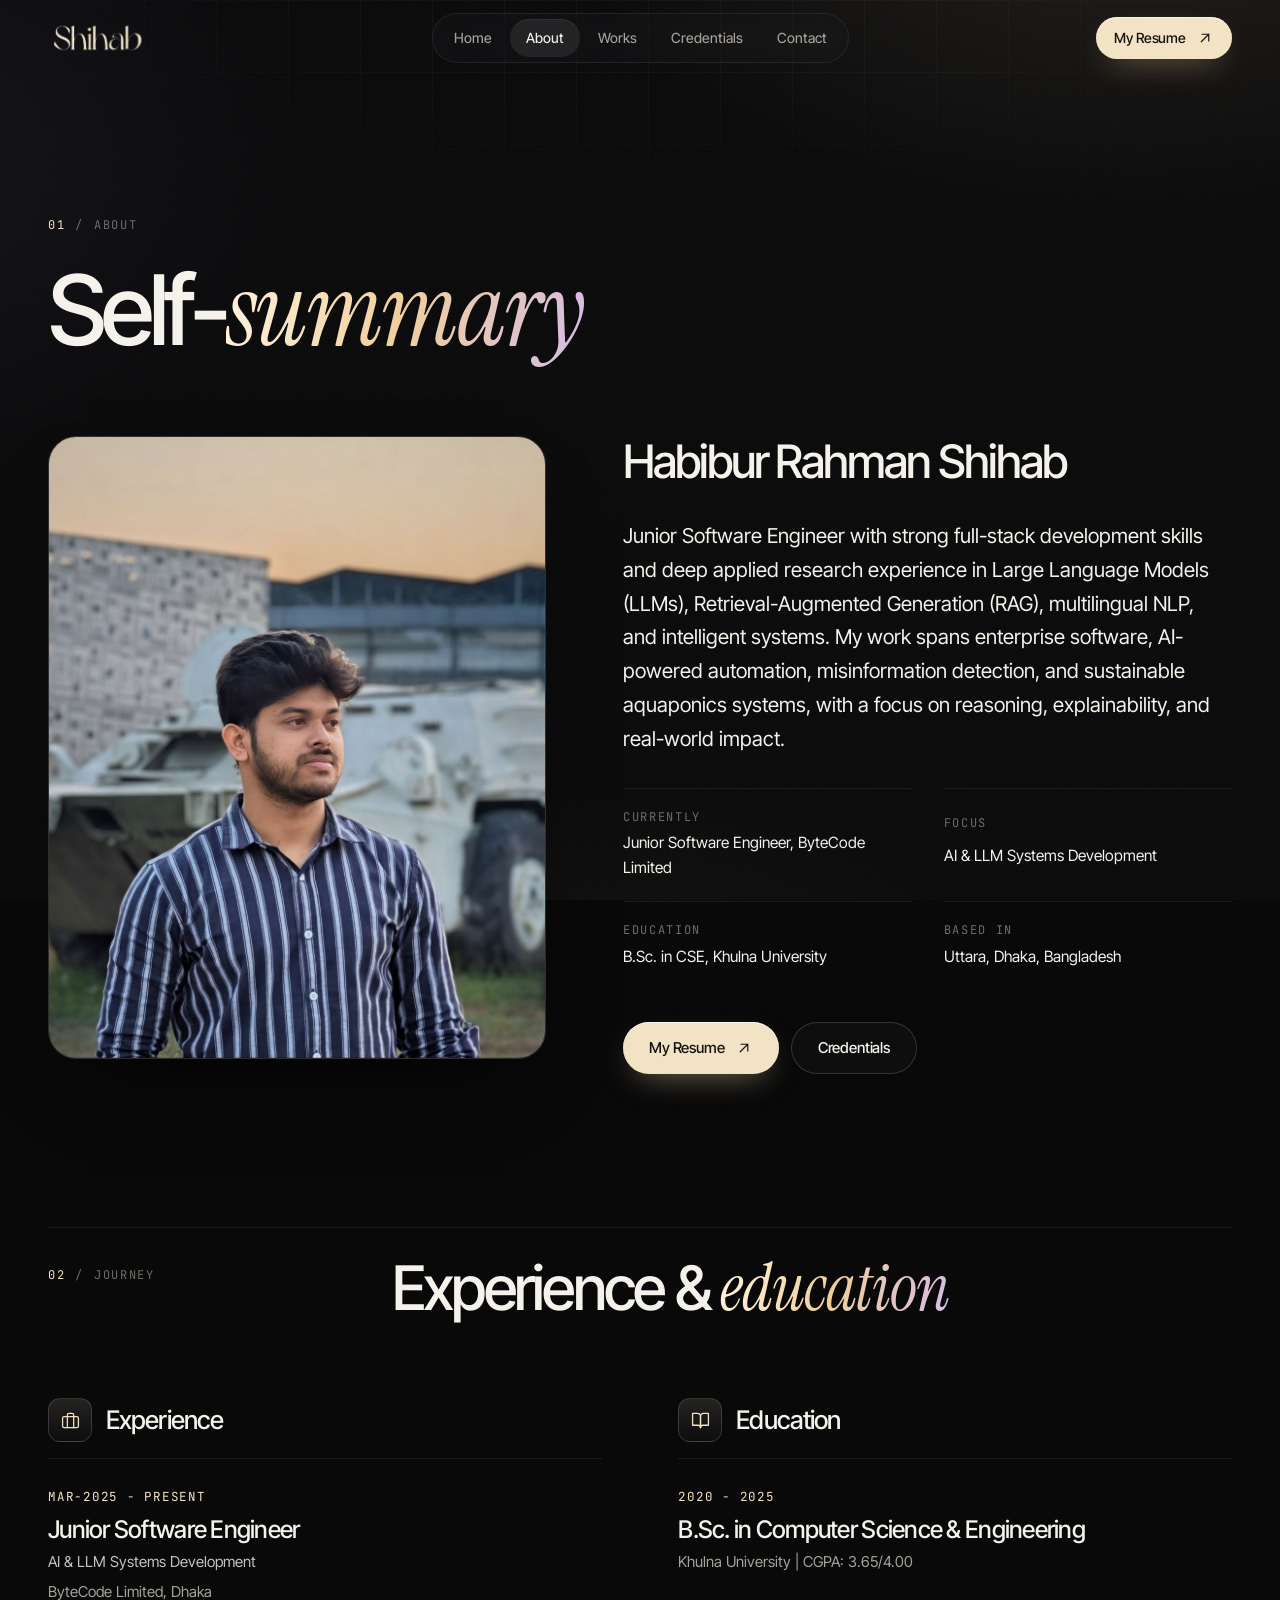
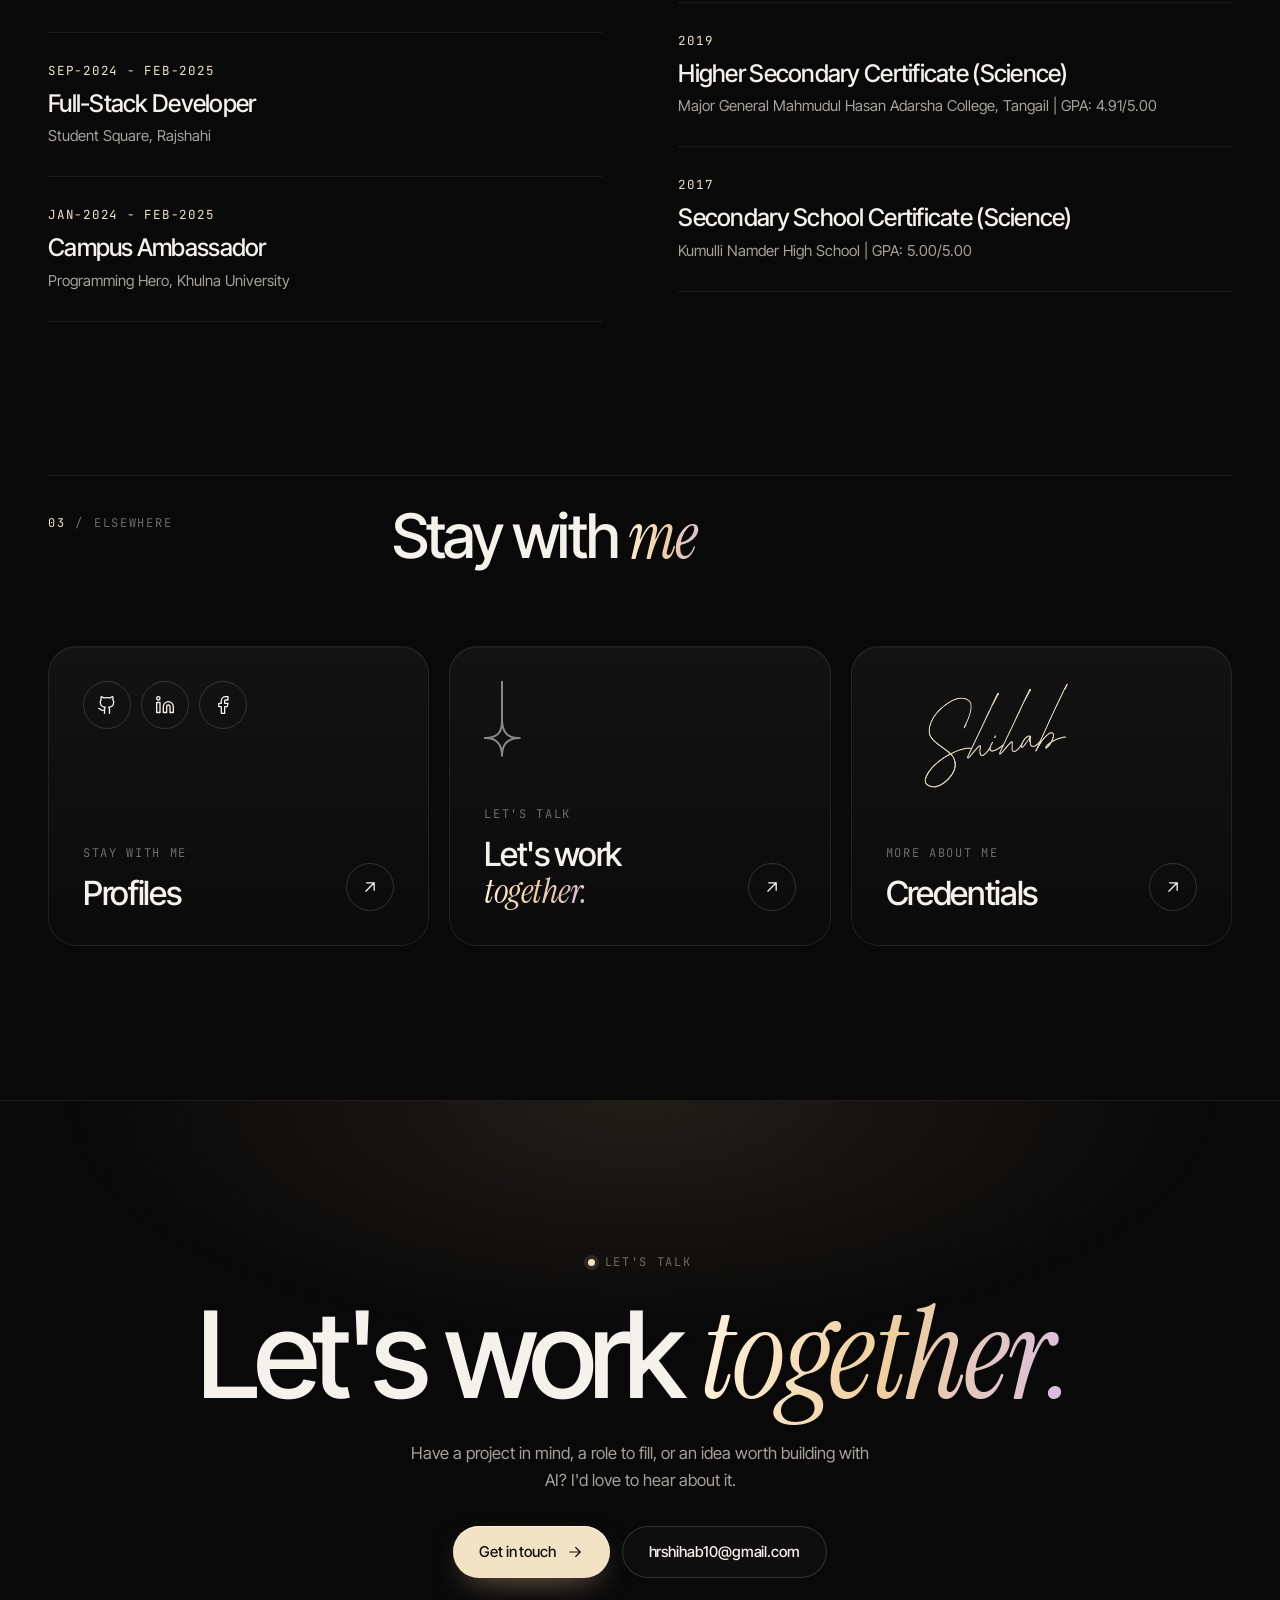
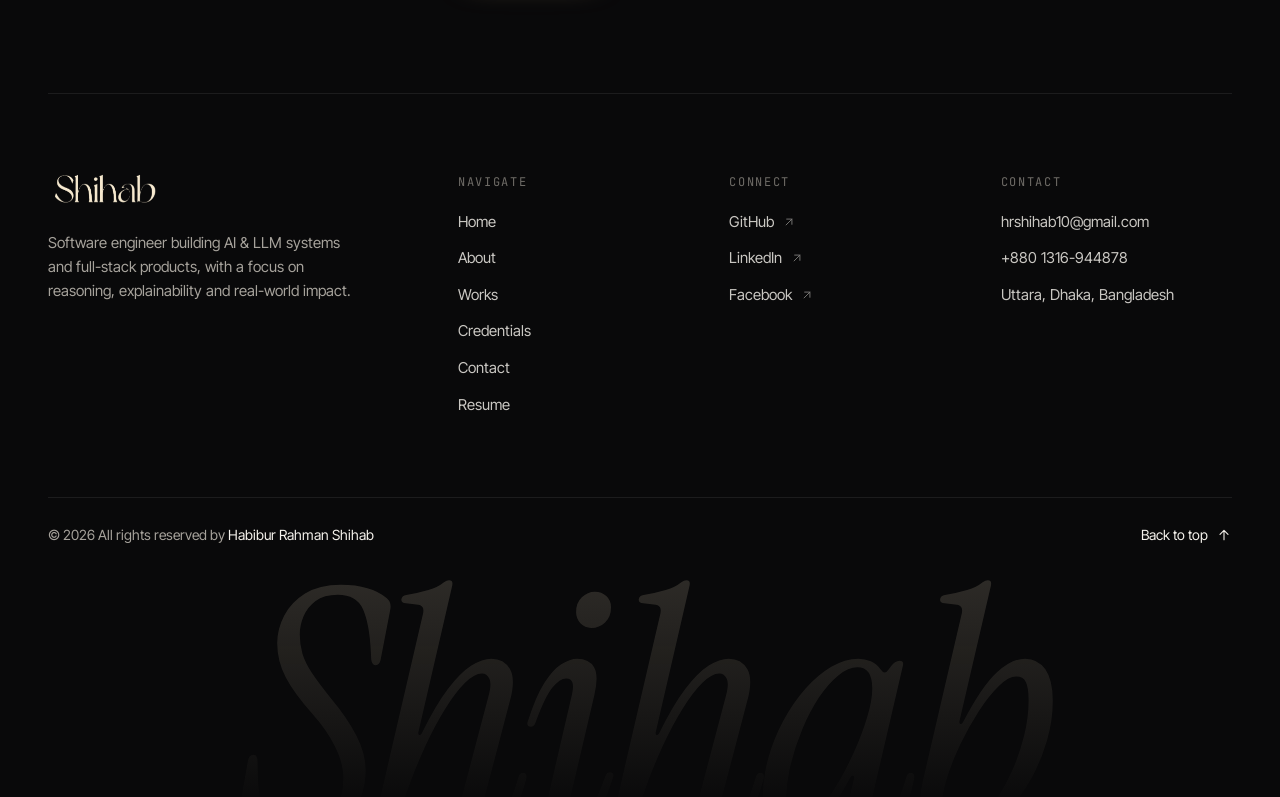
==== about.html @ fa03b380 "Redesign portfolio with modern dark aesthetic Co-authored-by: Cursor <cursoragent@cursor.com>" ====
<!DOCTYPE html>
<html lang="en">

<head>
  <meta charset="UTF-8" />
  <meta name="viewport" content="width=device-width, initial-scale=1.0" />
  <title>About Habibur Rahman Shihab - Personal Portfolio</title>
  <meta name="description" content="About Habibur Rahman Shihab — Software Engineer working on LLMs, RAG, multilingual NLP and full-stack systems." />
  <meta name="theme-color" content="#09090a" />
  <link rel="icon" type="image/png" href="./assets/images/Shihab/logo/favicon.png" />
  <link rel="shortcut icon" href="./assets/images/Shihab/logo/favicon.png" type="image/png" />

  <!-- Fonts -->
  <link rel="preconnect" href="https://fonts.googleapis.com" />
  <link rel="preconnect" href="https://fonts.gstatic.com" crossorigin />
  <link href="https://fonts.googleapis.com/css2?family=Instrument+Serif:ital@0;1&family=Inter+Tight:wght@300..700&family=JetBrains+Mono:wght@400;500&display=swap" rel="stylesheet" />

  <link rel="stylesheet" href="./assets/css/modern.css" />
  <script>document.documentElement.classList.add("js");</script>
  <script src="./assets/js/modern.js" defer></script>
</head>

<body id="top">
  <a class="skip-link" href="#main">Skip to content</a>

  <!-- Header -->
  <header class="site-header" data-header>
    <div class="container site-header__inner">
      <a href="./index.html" class="brand">
        <img src="./assets/images/Shihab/logo/logo.png" alt="Shihab — Home" width="875" height="230" />
      </a>

      <nav class="site-nav" id="site-nav" aria-label="Primary">
        <ul class="site-nav__list">
          <li><a class="site-nav__link" href="index.html"><span class="site-nav__num">01</span>Home</a></li>
          <li><a class="site-nav__link" href="about.html" aria-current="page"><span class="site-nav__num">02</span>About</a></li>
          <li><a class="site-nav__link" href="works.html"><span class="site-nav__num">03</span>Works</a></li>
          <li><a class="site-nav__link" href="credentials.html"><span class="site-nav__num">04</span>Credentials</a></li>
          <li><a class="site-nav__link" href="contact.html"><span class="site-nav__num">05</span>Contact</a></li>
        </ul>
        <div class="site-nav__footer">
          <a href="./cv.html" class="btn btn--primary">My Resume <svg class="icon icon--diag" viewBox="0 0 24 24" aria-hidden="true"><path d="M7 17 17 7M8 7h9v9"/></svg></a>
          <a href="mailto:hrshihab10@gmail.com" class="label">hrshihab10@gmail.com</a>
        </div>
      </nav>

      <div class="site-header__actions">
        <a href="./cv.html" class="btn btn--primary btn--sm site-header__cta">My Resume <svg class="icon icon--diag" viewBox="0 0 24 24" aria-hidden="true"><path d="M7 17 17 7M8 7h9v9"/></svg></a>
        <button class="nav-toggle" type="button" aria-controls="site-nav" aria-expanded="false" aria-label="Open menu" data-nav-toggle>
          <span></span><span></span>
        </button>
      </div>
    </div>
  </header>

  <main id="main">
    <!-- Page hero -->
    <section class="page-hero">
      <div class="container page-hero__inner">
        <span class="label" data-reveal><span class="label__num">01</span>About</span>
        <h1 class="page-title" data-reveal>Self-<em>summary</em></h1>
      </div>
    </section>

    <!-- Intro -->
    <section class="about-area">
      <div class="container about-intro">
        <figure class="portrait" data-reveal="scale">
          <img src="./assets/images/Shihab/profile/me2.jpg" alt="Habibur Rahman Shihab" width="1034" height="1280" />
        </figure>

        <div class="about-intro__body">
          <h2 class="about-intro__name" data-reveal>Habibur Rahman Shihab</h2>
          <p class="about-intro__text" data-reveal>
            Junior Software Engineer with strong full-stack development skills and deep applied research experience in Large Language Models (LLMs), Retrieval-Augmented Generation (RAG), multilingual NLP, and intelligent systems. My work spans enterprise software, AI-powered automation, misinformation detection, and sustainable aquaponics systems, with a focus on reasoning, explainability, and real-world impact.
          </p>

          <dl class="facts" data-reveal>
            <div>
              <dt class="label">Currently</dt>
              <dd>Junior Software Engineer, ByteCode Limited</dd>
            </div>
            <div>
              <dt class="label">Focus</dt>
              <dd>AI &amp; LLM Systems Development</dd>
            </div>
            <div>
              <dt class="label">Education</dt>
              <dd>B.Sc. in CSE, Khulna University</dd>
            </div>
            <div>
              <dt class="label">Based in</dt>
              <dd>Uttara, Dhaka, Bangladesh</dd>
            </div>
          </dl>

          <div class="about-intro__actions" data-reveal>
            <a href="./cv.html" class="btn btn--primary">My Resume <svg class="icon icon--diag" viewBox="0 0 24 24" aria-hidden="true"><path d="M7 17 17 7M8 7h9v9"/></svg></a>
            <a href="./credentials.html" class="btn btn--ghost">Credentials</a>
          </div>
        </div>
      </div>
    </section>

    <!-- 02 / Journey -->
    <section class="section" id="journey">
      <div class="container">
        <header class="section-head" data-reveal>
          <span class="label"><span class="label__num">02</span>Journey</span>
          <div class="section-head__main">
            <h2 class="section-title">Experience &amp; <em>education</em></h2>
          </div>
        </header>

        <div class="split">
          <div>
            <h3 class="col-title" data-reveal>
              <span class="icon-tile"><svg class="icon" viewBox="0 0 24 24" aria-hidden="true"><rect width="20" height="14" x="2" y="7" rx="2"/><path d="M16 21V5a2 2 0 0 0-2-2h-4a2 2 0 0 0-2 2v16"/></svg></span>
              Experience
            </h3>
            <ul class="timeline timeline--compact">
              <li class="timeline__item" data-reveal>
                <p class="timeline__date">Mar-2025 - Present</p>
                <div>
                  <h4 class="timeline__title">Junior Software Engineer</h4>
                  <p class="timeline__sub">AI &amp; LLM Systems Development</p>
                  <p class="timeline__place">ByteCode Limited, Dhaka</p>
                </div>
              </li>
              <li class="timeline__item" data-reveal>
                <p class="timeline__date">Sep-2024 - Feb-2025</p>
                <div>
                  <h4 class="timeline__title">Full-Stack Developer</h4>
                  <p class="timeline__place">Student Square, Rajshahi</p>
                </div>
              </li>
              <li class="timeline__item" data-reveal>
                <p class="timeline__date">Jan-2024 - Feb-2025</p>
                <div>
                  <h4 class="timeline__title">Campus Ambassador</h4>
                  <p class="timeline__place">Programming Hero, Khulna University</p>
                </div>
              </li>
            </ul>
          </div>

          <div>
            <h3 class="col-title" data-reveal>
              <span class="icon-tile"><svg class="icon" viewBox="0 0 24 24" aria-hidden="true"><path d="M2 3h6a4 4 0 0 1 4 4v14a3 3 0 0 0-3-3H2z"/><path d="M22 3h-6a4 4 0 0 0-4 4v14a3 3 0 0 1 3-3h7z"/></svg></span>
              Education
            </h3>
            <ul class="timeline timeline--compact">
              <li class="timeline__item" data-reveal>
                <p class="timeline__date">2020 - 2025</p>
                <div>
                  <h4 class="timeline__title">B.Sc. in Computer Science &amp; Engineering</h4>
                  <p class="timeline__place">Khulna University | CGPA: 3.65/4.00</p>
                </div>
              </li>
              <li class="timeline__item" data-reveal>
                <p class="timeline__date">2019</p>
                <div>
                  <h4 class="timeline__title">Higher Secondary Certificate (Science)</h4>
                  <p class="timeline__place">Major General Mahmudul Hasan Adarsha College, Tangail | GPA: 4.91/5.00</p>
                </div>
              </li>
              <li class="timeline__item" data-reveal>
                <p class="timeline__date">2017</p>
                <div>
                  <h4 class="timeline__title">Secondary School Certificate (Science)</h4>
                  <p class="timeline__place">Kumulli Namder High School | GPA: 5.00/5.00</p>
                </div>
              </li>
            </ul>
          </div>
        </div>
      </div>
    </section>

    <!-- 03 / Elsewhere -->
    <section class="section" id="elsewhere">
      <div class="container">
        <header class="section-head" data-reveal>
          <span class="label"><span class="label__num">03</span>Elsewhere</span>
          <div class="section-head__main">
            <h2 class="section-title">Stay with <em>me</em></h2>
          </div>
        </header>

        <div class="grid-3">
          <article class="card link-card" data-reveal>
            <div class="socials">
              <a class="social" href="https://github.com/hrshihab" target="_blank" rel="noopener" aria-label="GitHub">
                <svg class="icon" viewBox="0 0 24 24" aria-hidden="true"><path d="M15 22v-4a4.8 4.8 0 0 0-1-3.5c3 0 6-2 6-5.5.08-1.25-.27-2.48-1-3.5.28-1.15.28-2.35 0-3.5 0 0-1 0-3 1.5-2.64-.5-5.36-.5-8 0C6 2 5 2 5 2c-.3 1.15-.3 2.35 0 3.5A5.403 5.403 0 0 0 4 9c0 3.5 3 5.5 6 5.5-.39.49-.68 1.05-.85 1.65-.17.6-.22 1.23-.15 1.85v4"/><path d="M9 18c-4.51 2-5-2-7-2"/></svg>
              </a>
              <a class="social" href="https://www.linkedin.com/in/hr-shihab" target="_blank" rel="noopener" aria-label="LinkedIn">
                <svg class="icon" viewBox="0 0 24 24" aria-hidden="true"><path d="M16 8a6 6 0 0 1 6 6v7h-4v-7a2 2 0 0 0-4 0v7h-4v-7a6 6 0 0 1 6-6z"/><rect width="4" height="12" x="2" y="9"/><circle cx="4" cy="4" r="2"/></svg>
              </a>
              <a class="social" href="https://www.facebook.com/hrshihab2016/" target="_blank" rel="noopener" aria-label="Facebook">
                <svg class="icon" viewBox="0 0 24 24" aria-hidden="true"><path d="M18 2h-3a5 5 0 0 0-5 5v3H7v4h3v8h4v-8h3l1-4h-4V7a1 1 0 0 1 1-1h3z"/></svg>
              </a>
            </div>
            <div class="link-card__foot">
              <div>
                <span class="label">Stay with me</span>
                <h3 class="link-card__title">Profiles</h3>
              </div>
              <a href="./contact.html" class="arrow-btn" aria-label="Contact"><svg class="icon" viewBox="0 0 24 24" aria-hidden="true"><path d="M7 17 17 7M8 7h9v9"/></svg></a>
            </div>
          </article>

          <a class="card card--link link-card" href="./contact.html" data-reveal>
            <img src="./assets/images/icon2.png" alt="" width="37" height="76" />
            <div class="link-card__foot">
              <div>
                <span class="label">Let's talk</span>
                <h3 class="link-card__title">Let's work <em class="accent">together.</em></h3>
              </div>
              <span class="arrow-btn"><svg class="icon" viewBox="0 0 24 24" aria-hidden="true"><path d="M7 17 17 7M8 7h9v9"/></svg></span>
            </div>
          </a>

          <a class="card card--link link-card" href="./credentials.html" data-reveal>
            <img class="link-card__sign" src="./assets/images/Shihab/logo/signature.png" alt="Sign" width="875" height="448" loading="lazy" />
            <div class="link-card__foot">
              <div>
                <span class="label">More about me</span>
                <h3 class="link-card__title">Credentials</h3>
              </div>
              <span class="arrow-btn"><svg class="icon" viewBox="0 0 24 24" aria-hidden="true"><path d="M7 17 17 7M8 7h9v9"/></svg></span>
            </div>
          </a>
        </div>
      </div>
    </section>
  </main>

  <!-- Footer -->
  <footer class="site-footer">
    <div class="container">
      <section class="cta-band" aria-labelledby="cta-title">
        <span class="label label--dot" data-reveal>Let's talk</span>
        <h2 class="cta-band__title" id="cta-title" data-reveal>Let's work <em>together.</em></h2>
        <p class="cta-band__text" data-reveal>Have a project in mind, a role to fill, or an idea worth building with AI? I'd love to hear about it.</p>
        <div class="cta-band__actions" data-reveal>
          <a href="./contact.html" class="btn btn--primary">Get in touch <svg class="icon" viewBox="0 0 24 24" aria-hidden="true"><path d="M5 12h14M13 6l6 6-6 6"/></svg></a>
          <a href="mailto:hrshihab10@gmail.com" class="btn btn--ghost">hrshihab10@gmail.com</a>
        </div>
      </section>

      <div class="footer-grid">
        <div class="footer-brand">
          <a href="./index.html" class="brand"><img src="./assets/images/Shihab/logo/logo.png" alt="Shihab — Home" width="875" height="230" loading="lazy" /></a>
          <p>Software engineer building AI &amp; LLM systems and full-stack products, with a focus on reasoning, explainability and real-world impact.</p>
        </div>
        <div class="footer-col">
          <h2 class="label">Navigate</h2>
          <ul class="footer-links">
            <li><a href="index.html">Home</a></li>
            <li><a href="about.html">About</a></li>
            <li><a href="works.html">Works</a></li>
            <li><a href="credentials.html">Credentials</a></li>
            <li><a href="contact.html">Contact</a></li>
            <li><a href="cv.html">Resume</a></li>
          </ul>
        </div>
        <div class="footer-col">
          <h2 class="label">Connect</h2>
          <ul class="footer-links">
            <li><a href="https://github.com/hrshihab" target="_blank" rel="noopener">GitHub <svg class="icon" viewBox="0 0 24 24" aria-hidden="true"><path d="M7 17 17 7M8 7h9v9"/></svg></a></li>
            <li><a href="https://www.linkedin.com/in/hrshihab" target="_blank" rel="noopener">LinkedIn <svg class="icon" viewBox="0 0 24 24" aria-hidden="true"><path d="M7 17 17 7M8 7h9v9"/></svg></a></li>
            <li><a href="https://www.facebook.com/hrshihab2016/" target="_blank" rel="noopener">Facebook <svg class="icon" viewBox="0 0 24 24" aria-hidden="true"><path d="M7 17 17 7M8 7h9v9"/></svg></a></li>
          </ul>
        </div>
        <div class="footer-col">
          <h2 class="label">Contact</h2>
          <ul class="footer-links">
            <li><a href="mailto:hrshihab10@gmail.com">hrshihab10@gmail.com</a></li>
            <li><a href="tel:+8801316944878">+880 1316-944878</a></li>
            <li><span>Uttara, Dhaka, Bangladesh</span></li>
          </ul>
        </div>
      </div>

      <div class="footer-bottom">
        <p>&copy; <span data-year>2026</span> All rights reserved by <span class="footer-bottom__name">Habibur Rahman Shihab</span></p>
        <a href="#top" class="to-top">Back to top <svg class="icon" viewBox="0 0 24 24" aria-hidden="true"><path d="M12 19V5M6 11l6-6 6 6"/></svg></a>
      </div>
    </div>
    <div class="footer-mark" aria-hidden="true">Shihab</div>
  </footer>
</body>

</html>
---- assets/css/modern.css ----
/* ==========================================================================
   Habibur Rahman Shihab — Portfolio
   modern.css · shared design system for every page
   --------------------------------------------------------------------------
   01. Tokens
   02. Base & reset
   03. Typography
   04. Layout
   05. Buttons, labels, chips, icons
   06. Header & navigation
   07. Sections & page heroes
   08. Cards
   09. Marquee
   10. Home
   11. About
   12. Works
   13. Work details
   14. Credentials
   15. Contact
   16. CV
   17. Footer
   18. Motion
   19. Responsive
   20. Print
   ========================================================================== */

/* 01. Tokens ============================================================== */
:root {
  color-scheme: dark;

  --bg: #09090a;
  --bg-soft: #0f0f11;
  --surface: rgba(255, 255, 255, 0.028);
  --surface-hover: rgba(255, 255, 255, 0.05);
  --line: rgba(255, 255, 255, 0.08);
  --line-strong: rgba(255, 255, 255, 0.15);

  --text: #f5f2ec;
  --text-muted: #a6a29b;
  --text-dim: #6f6c67;

  --cream: #f3e3c5;
  --cream-bright: #fff1d9;
  --amber: #e7b977;
  --violet: #a9a6ff;
  --ink: #15130f;

  --grad-text: linear-gradient(100deg, #fff4df 0%, #f0cf9b 48%, #cdb6ff 115%);
  --grad-fill: linear-gradient(90deg, var(--amber), var(--cream));
  --shadow-lg: 0 40px 80px -40px rgba(0, 0, 0, 0.85);

  --radius-xs: 8px;
  --radius-sm: 14px;
  --radius: 20px;
  --radius-lg: 28px;
  --radius-pill: 999px;

  --font-sans: "Inter Tight", "Inter", ui-sans-serif, system-ui, -apple-system, "Segoe UI", Roboto, sans-serif;
  --font-serif: "Instrument Serif", "Iowan Old Style", Georgia, serif;
  --font-mono: "JetBrains Mono", ui-monospace, SFMono-Regular, Menlo, Consolas, monospace;

  --ease-out: cubic-bezier(0.16, 1, 0.3, 1);
  --ease-in-out: cubic-bezier(0.65, 0, 0.35, 1);

  --container: 1240px;
  --gutter: clamp(20px, 4.5vw, 48px);
  --section-y: clamp(96px, 12vw, 168px);
  --header-h: 76px;
}

/* 02. Base & reset ======================================================== */
*,
*::before,
*::after {
  box-sizing: border-box;
}

* {
  margin: 0;
}

html {
  -webkit-text-size-adjust: 100%;
  scroll-behavior: smooth;
  scroll-padding-top: calc(var(--header-h) + 16px);
}

html.nav-open {
  overflow: hidden;
}

body {
  position: relative;
  min-height: 100vh;
  overflow-x: clip;
  background: var(--bg);
  color: var(--text-muted);
  font-family: var(--font-sans);
  font-size: 16px;
  line-height: 1.6;
  -webkit-font-smoothing: antialiased;
  -moz-osx-font-smoothing: grayscale;
  text-rendering: optimizeLegibility;
}

/* Ambient glow */
body::before {
  content: "";
  position: fixed;
  inset: 0;
  z-index: -2;
  pointer-events: none;
  background:
    radial-gradient(60rem 36rem at 88% -14%, rgba(240, 207, 155, 0.11), transparent 62%),
    radial-gradient(48rem 34rem at -12% 18%, rgba(169, 166, 255, 0.07), transparent 62%),
    radial-gradient(44rem 30rem at 50% 118%, rgba(240, 207, 155, 0.06), transparent 62%);
}

/* Film grain */
body::after {
  content: "";
  position: fixed;
  inset: 0;
  z-index: -1;
  pointer-events: none;
  opacity: 0.045;
  background-image: url("data:image/svg+xml,%3Csvg xmlns='http://www.w3.org/2000/svg' width='180' height='180'%3E%3Cfilter id='n'%3E%3CfeTurbulence type='fractalNoise' baseFrequency='.85' numOctaves='3' stitchTiles='stitch'/%3E%3C/filter%3E%3Crect width='100%25' height='100%25' filter='url(%23n)'/%3E%3C/svg%3E");
}

img,
svg,
video {
  display: block;
  max-width: 100%;
}

img {
  height: auto;
}

a {
  color: inherit;
  text-decoration: none;
}

button,
input,
textarea,
select {
  font: inherit;
  color: inherit;
}

button {
  cursor: pointer;
  background: none;
  border: 0;
  padding: 0;
}

ul,
ol {
  list-style: none;
  padding: 0;
}

address {
  font-style: normal;
}

::selection {
  background: rgba(243, 227, 197, 0.9);
  color: var(--ink);
}

:focus-visible {
  outline: 2px solid var(--cream);
  outline-offset: 3px;
  border-radius: 6px;
}

.skip-link {
  position: fixed;
  top: -100px;
  left: 16px;
  z-index: 1000;
  padding: 10px 16px;
  border-radius: var(--radius-pill);
  background: var(--cream);
  color: var(--ink);
  font-weight: 500;
  transition: top 0.3s var(--ease-out);
}

.skip-link:focus {
  top: 16px;
}

.sr-only {
  position: absolute;
  width: 1px;
  height: 1px;
  padding: 0;
  margin: -1px;
  overflow: hidden;
  clip: rect(0, 0, 0, 0);
  white-space: nowrap;
  border: 0;
}

/* 03. Typography ========================================================== */
h1,
h2,
h3,
h4,
h5,
h6 {
  color: var(--text);
  font-weight: 500;
  line-height: 1.1;
  letter-spacing: -0.025em;
}

p {
  text-wrap: pretty;
}

strong {
  color: var(--text);
  font-weight: 500;
}

.display {
  font-size: clamp(3.5rem, 10vw, 9rem);
  line-height: 0.9;
  letter-spacing: -0.055em;
}

.page-title {
  font-size: clamp(3rem, 7.6vw, 6.75rem);
  line-height: 0.95;
  letter-spacing: -0.05em;
  max-width: 14ch;
}

.section-title {
  font-size: clamp(2.25rem, 4.8vw, 4.25rem);
  line-height: 1;
  letter-spacing: -0.045em;
}

/* Serif italic accent words */
.display em,
.page-title em,
.section-title em,
.cta-band__title em,
.accent {
  font-family: var(--font-serif);
  font-style: italic;
  font-weight: 400;
  font-size: 1.06em;
  letter-spacing: -0.015em;
  padding-right: 0.08em;
  background: var(--grad-text);
  -webkit-background-clip: text;
  background-clip: text;
  -webkit-text-fill-color: transparent;
  color: transparent;
}

.lead {
  max-width: 60ch;
  color: var(--text-muted);
  font-size: clamp(1.05rem, 1.35vw, 1.22rem);
  line-height: 1.65;
}

.prose p {
  font-size: clamp(1.02rem, 1.2vw, 1.12rem);
  line-height: 1.8;
}

.prose p + p {
  margin-top: 1.15em;
}

/* 04. Layout ============================================================== */
.container {
  width: 100%;
  max-width: calc(var(--container) + var(--gutter) * 2);
  margin-inline: auto;
  padding-inline: var(--gutter);
}

.grid-3 {
  display: grid;
  grid-template-columns: repeat(3, minmax(0, 1fr));
  gap: 20px;
}

.split {
  display: grid;
  grid-template-columns: repeat(2, minmax(0, 1fr));
  gap: clamp(40px, 6vw, 88px);
}

/* 05. Buttons, labels, chips, icons ====================================== */
.icon {
  width: 1.25em;
  height: 1.25em;
  flex-shrink: 0;
  fill: none;
  stroke: currentColor;
  stroke-width: 1.6;
  stroke-linecap: round;
  stroke-linejoin: round;
}

.icon--fill {
  fill: currentColor;
  stroke: none;
}

.label {
  display: inline-flex;
  align-items: center;
  gap: 10px;
  color: var(--text-dim);
  font-family: var(--font-mono);
  font-size: 12px;
  font-weight: 400;
  line-height: 1.4;
  letter-spacing: 0.14em;
  text-transform: uppercase;
}

.label__num {
  color: var(--cream);
}

.label__num::after {
  content: "/";
  margin-left: 10px;
  color: var(--text-dim);
}

.label--dot::before {
  content: "";
  width: 7px;
  height: 7px;
  border-radius: 50%;
  background: var(--cream);
  box-shadow: 0 0 0 4px rgba(243, 227, 197, 0.12);
  animation: pulse 2.6s var(--ease-in-out) infinite;
}

@keyframes pulse {
  0%,
  100% {
    box-shadow: 0 0 0 4px rgba(243, 227, 197, 0.12);
  }
  50% {
    box-shadow: 0 0 0 8px rgba(243, 227, 197, 0);
  }
}

.btn {
  --btn-h: 52px;
  position: relative;
  display: inline-flex;
  align-items: center;
  justify-content: center;
  gap: 10px;
  height: var(--btn-h);
  padding: 0 26px;
  border-radius: var(--radius-pill);
  font-size: 15px;
  font-weight: 500;
  letter-spacing: -0.01em;
  white-space: nowrap;
  transition:
    background-color 0.35s,
    color 0.35s,
    border-color 0.35s,
    box-shadow 0.5s var(--ease-out),
    translate 0.5s var(--ease-out);
}

.btn .icon {
  width: 18px;
  height: 18px;
  transition: translate 0.5s var(--ease-out);
}

.btn:hover .icon {
  translate: 3px 0;
}

.btn:hover .icon--diag {
  translate: 2px -2px;
}

.btn--primary {
  background: var(--cream);
  color: var(--ink);
  box-shadow:
    inset 0 1px 0 rgba(255, 255, 255, 0.65),
    0 12px 32px -14px rgba(240, 207, 155, 0.6);
}

.btn--primary:hover {
  background: var(--cream-bright);
  box-shadow:
    inset 0 1px 0 rgba(255, 255, 255, 0.65),
    0 18px 44px -14px rgba(240, 207, 155, 0.8);
  translate: 0 -1px;
}

.btn--ghost {
  border: 1px solid var(--line-strong);
  background: rgba(255, 255, 255, 0.025);
  color: var(--text);
}

.btn--ghost:hover {
  border-color: rgba(243, 227, 197, 0.45);
  background: rgba(243, 227, 197, 0.06);
}

.btn--sm {
  --btn-h: 42px;
  padding: 0 18px;
  font-size: 14px;
}

.btn--block {
  width: 100%;
}

.btn[disabled] {
  opacity: 0.6;
  pointer-events: none;
}

.chip {
  display: inline-flex;
  align-items: center;
  gap: 8px;
  padding: 6px 12px;
  border: 1px solid var(--line);
  border-radius: var(--radius-pill);
  background: var(--surface);
  color: var(--text-muted);
  font-size: 13px;
  line-height: 1.3;
}

.chip--accent {
  border-color: rgba(243, 227, 197, 0.3);
  background: rgba(243, 227, 197, 0.07);
  color: var(--cream);
}

.link-arrow {
  position: relative;
  display: inline-flex;
  align-items: center;
  gap: 8px;
  width: fit-content;
  padding-bottom: 4px;
  color: var(--text);
  font-size: 15px;
  font-weight: 500;
  transition: color 0.3s;
}

.link-arrow::after {
  content: "";
  position: absolute;
  left: 0;
  right: 0;
  bottom: 0;
  height: 1px;
  background: currentColor;
  opacity: 0.4;
  transform: scaleX(0.35);
  transform-origin: left;
  transition:
    transform 0.6s var(--ease-out),
    opacity 0.3s;
}

.link-arrow .icon {
  width: 16px;
  height: 16px;
  transition: translate 0.5s var(--ease-out);
}

.link-arrow:hover {
  color: var(--cream);
}

.link-arrow:hover::after {
  opacity: 1;
  transform: scaleX(1);
}

.link-arrow:hover .icon {
  translate: 3px 0;
}

.arrow-btn {
  display: inline-grid;
  place-items: center;
  flex-shrink: 0;
  width: 48px;
  height: 48px;
  border: 1px solid var(--line-strong);
  border-radius: 50%;
  color: var(--text);
  transition:
    background-color 0.4s,
    color 0.4s,
    border-color 0.4s,
    rotate 0.6s var(--ease-out);
}

.arrow-btn .icon {
  width: 20px;
  height: 20px;
}

.icon-tile {
  display: inline-grid;
  place-items: center;
  flex-shrink: 0;
  width: 52px;
  height: 52px;
  border: 1px solid var(--line-strong);
  border-radius: var(--radius-sm);
  background: linear-gradient(180deg, rgba(243, 227, 197, 0.12), rgba(243, 227, 197, 0.02));
  color: var(--cream);
}

.icon-tile .icon {
  width: 22px;
  height: 22px;
}

.socials {
  display: flex;
  flex-wrap: wrap;
  gap: 10px;
}

.social {
  display: inline-grid;
  place-items: center;
  width: 48px;
  height: 48px;
  border: 1px solid var(--line-strong);
  border-radius: 50%;
  color: var(--text);
  transition:
    background-color 0.35s,
    color 0.35s,
    border-color 0.35s,
    translate 0.5s var(--ease-out);
}

.social .icon {
  width: 20px;
  height: 20px;
}

.social:hover {
  border-color: var(--cream);
  background: var(--cream);
  color: var(--ink);
  translate: 0 -2px;
}

/* 06. Header & navigation ================================================ */
.site-header {
  position: fixed;
  inset: 0 0 auto;
  z-index: 100;
  height: var(--header-h);
}

/* Glass bar lives on a pseudo-element so the fixed mobile menu is not trapped */
.site-header::before {
  content: "";
  position: absolute;
  inset: 0;
  border-bottom: 1px solid var(--line);
  background: rgba(9, 9, 10, 0.62);
  -webkit-backdrop-filter: blur(18px) saturate(140%);
  backdrop-filter: blur(18px) saturate(140%);
  opacity: 0;
  transition: opacity 0.45s;
}

.site-header.is-scrolled::before {
  opacity: 1;
}

.site-header__inner {
  position: relative;
  display: grid;
  grid-template-columns: 1fr auto 1fr;
  align-items: center;
  gap: 24px;
  height: 100%;
}

.brand {
  position: relative;
  z-index: 2;
  display: inline-flex;
  align-items: center;
  width: fit-content;
  transition: opacity 0.3s;
}

.brand:hover {
  opacity: 0.8;
}

.brand img {
  width: auto;
  height: 26px;
}

.site-nav__list {
  display: flex;
  align-items: center;
  gap: 2px;
  padding: 5px;
  border: 1px solid var(--line);
  border-radius: var(--radius-pill);
  background: rgba(20, 20, 22, 0.55);
  -webkit-backdrop-filter: blur(14px);
  backdrop-filter: blur(14px);
}

.site-nav__link {
  display: inline-flex;
  align-items: baseline;
  gap: 8px;
  padding: 8px 16px;
  border-radius: var(--radius-pill);
  color: var(--text-muted);
  font-size: 14px;
  font-weight: 450;
  transition:
    color 0.3s,
    background-color 0.3s;
}

.site-nav__link:hover {
  color: var(--text);
}

.site-nav__link[aria-current="page"] {
  background: rgba(255, 255, 255, 0.08);
  box-shadow: inset 0 1px 0 rgba(255, 255, 255, 0.06);
  color: var(--text);
}

.site-nav__num,
.site-nav__footer {
  display: none;
}

.site-header__actions {
  position: relative;
  z-index: 2;
  display: flex;
  align-items: center;
  justify-content: flex-end;
  gap: 12px;
}

.nav-toggle {
  position: relative;
  display: none;
  width: 46px;
  height: 46px;
  border: 1px solid var(--line-strong);
  border-radius: 50%;
  background: rgba(20, 20, 22, 0.55);
}

.nav-toggle span {
  position: absolute;
  left: 14px;
  right: 14px;
  height: 1.5px;
  border-radius: 2px;
  background: var(--text);
  transition:
    top 0.4s var(--ease-out),
    rotate 0.4s var(--ease-out);
}

.nav-toggle span:first-child {
  top: 18px;
}

.nav-toggle span:last-child {
  top: 26px;
}

.nav-open .nav-toggle span:first-child,
.nav-open .nav-toggle span:last-child {
  top: 22px;
}

.nav-open .nav-toggle span:first-child {
  rotate: 45deg;
}

.nav-open .nav-toggle span:last-child {
  rotate: -45deg;
}

/* 07. Sections & page heroes ============================================= */
main {
  display: block;
}

.section {
  position: relative;
  padding-top: var(--section-y);
}

.section-head {
  display: grid;
  grid-template-columns: minmax(170px, 1fr) minmax(0, 3fr);
  gap: 24px clamp(24px, 5vw, 80px);
  align-items: start;
  margin-bottom: clamp(48px, 6vw, 88px);
  padding-top: 28px;
  border-top: 1px solid var(--line);
}

.section-head > .label {
  padding-top: 0.9em;
}

.section-head__main {
  display: grid;
  gap: 22px;
  justify-items: start;
}

/* Grid backdrop shared by heroes */
.hero::before,
.page-hero::before {
  content: "";
  position: absolute;
  inset: 0;
  z-index: -1;
  pointer-events: none;
  background-image:
    linear-gradient(rgba(255, 255, 255, 0.035) 1px, transparent 1px),
    linear-gradient(90deg, rgba(255, 255, 255, 0.035) 1px, transparent 1px);
  background-size: 72px 72px;
  -webkit-mask-image: radial-gradient(ellipse 70% 65% at 50% 0%, #000 25%, transparent 75%);
  mask-image: radial-gradient(ellipse 70% 65% at 50% 0%, #000 25%, transparent 75%);
}

.page-hero {
  position: relative;
  padding-top: calc(var(--header-h) + clamp(72px, 11vw, 150px));
  padding-bottom: clamp(48px, 6vw, 80px);
}

.page-hero__inner {
  display: grid;
  gap: 28px;
  justify-items: start;
}

.page-hero__meta {
  display: flex;
  flex-wrap: wrap;
  gap: 10px;
  margin-top: 8px;
}

.breadcrumb {
  display: flex;
  flex-wrap: wrap;
  align-items: center;
  gap: 10px;
}

.breadcrumb a {
  transition: color 0.3s;
}

.breadcrumb a:hover {
  color: var(--text);
}

.breadcrumb [aria-current] {
  color: var(--cream);
}

/* 08. Cards =============================================================== */
.card {
  position: relative;
  isolation: isolate;
  overflow: hidden;
  border: 1px solid var(--line);
  border-radius: var(--radius-lg);
  background: linear-gradient(180deg, rgba(255, 255, 255, 0.045), rgba(255, 255, 255, 0.012));
  box-shadow: inset 0 1px 0 rgba(255, 255, 255, 0.04);
  transition:
    border-color 0.45s,
    translate 0.7s var(--ease-out),
    box-shadow 0.6s var(--ease-out);
}

/* Cursor spotlight */
.card::before {
  content: "";
  position: absolute;
  inset: 0;
  z-index: -1;
  pointer-events: none;
  background: radial-gradient(520px circle at var(--mx, 50%) var(--my, 0%), rgba(243, 227, 197, 0.085), transparent 45%);
  opacity: 0;
  transition: opacity 0.5s;
}

/* Cursor-following border highlight */
.card::after {
  content: "";
  position: absolute;
  inset: 0;
  padding: 1px;
  border-radius: inherit;
  pointer-events: none;
  background: radial-gradient(340px circle at var(--mx, 50%) var(--my, 0%), rgba(243, 227, 197, 0.55), transparent 45%);
  -webkit-mask:
    linear-gradient(#000 0 0) content-box,
    linear-gradient(#000 0 0);
  -webkit-mask-composite: xor;
  mask:
    linear-gradient(#000 0 0) content-box,
    linear-gradient(#000 0 0);
  mask-composite: exclude;
  opacity: 0;
  transition: opacity 0.5s;
}

.card:hover::before,
.card:hover::after {
  opacity: 1;
}

.card--link {
  display: block;
}

.card--link:hover {
  translate: 0 -4px;
  border-color: var(--line-strong);
  box-shadow:
    inset 0 1px 0 rgba(255, 255, 255, 0.05),
    0 30px 60px -30px rgba(0, 0, 0, 0.9);
}

.card--link:hover .arrow-btn {
  border-color: var(--cream);
  background: var(--cream);
  color: var(--ink);
  rotate: 45deg;
}

.card--pad {
  padding: clamp(24px, 3vw, 36px);
}

/* 09. Marquee ============================================================= */
.marquee {
  position: relative;
  overflow: hidden;
  padding-block: clamp(22px, 3vw, 38px);
  border-block: 1px solid var(--line);
  -webkit-mask-image: linear-gradient(90deg, transparent, #000 8%, #000 92%, transparent);
  mask-image: linear-gradient(90deg, transparent, #000 8%, #000 92%, transparent);
}

.marquee__track {
  display: flex;
  width: max-content;
}

.js .marquee__track {
  animation: marquee var(--marquee-duration, 45s) linear infinite;
}

.marquee:hover .marquee__track {
  animation-play-state: paused;
}

.marquee__group {
  display: flex;
  flex-shrink: 0;
  align-items: center;
  gap: clamp(28px, 4vw, 56px);
  padding-right: clamp(28px, 4vw, 56px);
}

.marquee__item {
  color: var(--text);
  font-size: clamp(1.75rem, 4.2vw, 3.5rem);
  font-weight: 500;
  line-height: 1.1;
  letter-spacing: -0.04em;
  white-space: nowrap;
}

.marquee__item:nth-child(4n + 3) {
  font-family: var(--font-serif);
  font-style: italic;
  font-weight: 400;
  letter-spacing: -0.01em;
  color: var(--cream);
}

.marquee__sep {
  display: grid;
  place-items: center;
  color: var(--amber);
}

.marquee__sep .icon {
  width: clamp(16px, 1.8vw, 24px);
  height: clamp(16px, 1.8vw, 24px);
}

@keyframes marquee {
  to {
    transform: translate3d(calc(-1 * var(--marquee-shift, 50%)), 0, 0);
  }
}

/* 10. Home ================================================================ */
.hero {
  position: relative;
  padding-top: calc(var(--header-h) + clamp(56px, 8vw, 120px));
  padding-bottom: clamp(64px, 8vw, 112px);
}

.hero__grid {
  display: grid;
  grid-template-columns: minmax(0, 1.45fr) minmax(0, 1fr);
  gap: clamp(40px, 6vw, 96px);
  align-items: end;
}

.hero__content {
  display: flex;
  flex-direction: column;
  align-items: flex-start;
  gap: clamp(26px, 3vw, 38px);
}

.hero__title .line {
  display: block;
  overflow: hidden;
  padding-block: 0.06em 0.1em;
  margin-block: -0.06em -0.1em;
}

.hero__title .line > span {
  display: inline-block;
}

.hero__sub {
  max-width: 36ch;
  color: var(--text-muted);
  font-size: clamp(1.08rem, 1.5vw, 1.3rem);
  line-height: 1.55;
}

.hero__actions {
  display: flex;
  flex-wrap: wrap;
  gap: 12px;
}

.hero__visual {
  position: relative;
  justify-self: end;
  width: 100%;
  max-width: 460px;
}

.hero__visual::before {
  content: "";
  position: absolute;
  inset: 12% -10% -8%;
  z-index: -1;
  background: radial-gradient(closest-side, rgba(240, 207, 155, 0.3), transparent);
  filter: blur(40px);
}

.hero__portrait {
  position: relative;
  display: block;
  aspect-ratio: 4 / 5;
  overflow: hidden;
  border: 1px solid var(--line-strong);
  border-radius: var(--radius-lg);
  box-shadow: var(--shadow-lg);
}

.hero__portrait > img {
  width: 100%;
  height: 100%;
  object-fit: cover;
  object-position: 30% 18%;
  scale: 1.03;
  transition: scale 1.4s var(--ease-out);
}

.hero__portrait:hover > img {
  scale: 1.08;
}

.hero__portrait::after {
  content: "";
  position: absolute;
  inset: 0;
  background: linear-gradient(180deg, transparent 45%, rgba(9, 9, 10, 0.88));
}

.hero__badge {
  position: absolute;
  top: 18px;
  left: 18px;
  z-index: 1;
  padding: 8px 14px;
  border: 1px solid rgba(255, 255, 255, 0.16);
  border-radius: var(--radius-pill);
  background: rgba(15, 15, 17, 0.55);
  -webkit-backdrop-filter: blur(12px);
  backdrop-filter: blur(12px);
  color: var(--text);
}

.hero__caption {
  position: absolute;
  left: 22px;
  right: 22px;
  bottom: 20px;
  z-index: 1;
  display: flex;
  align-items: flex-end;
  justify-content: space-between;
  gap: 16px;
}

.hero__caption-text {
  display: grid;
  gap: 4px;
}

.hero__caption-text strong {
  font-size: 1.05rem;
}

.hero__signature {
  width: clamp(96px, 10vw, 136px);
  opacity: 0.95;
}

.stats {
  display: grid;
  grid-template-columns: repeat(3, minmax(0, 1fr));
  margin-top: clamp(64px, 8vw, 112px);
  border-top: 1px solid var(--line);
}

.stat {
  display: flex;
  flex-direction: column-reverse;
  justify-content: flex-end;
  gap: 12px;
  padding: 30px 24px 0 0;
}

.stat + .stat {
  padding-left: clamp(16px, 3vw, 40px);
  border-left: 1px solid var(--line);
}

.stat__value {
  color: var(--text);
  font-size: clamp(2.5rem, 5.4vw, 4.75rem);
  font-weight: 500;
  line-height: 1;
  letter-spacing: -0.055em;
  font-variant-numeric: tabular-nums;
}

.stat__label {
  color: var(--text-dim);
  font-family: var(--font-mono);
  font-size: 12px;
  letter-spacing: 0.12em;
  text-transform: uppercase;
}

/* Expertise */
.services {
  display: grid;
  grid-template-columns: repeat(3, minmax(0, 1fr));
  gap: 20px;
}

.service-card {
  display: flex;
  flex-direction: column;
  gap: 18px;
  min-height: 340px;
  padding: clamp(28px, 3vw, 40px);
}

.service-card__top {
  display: flex;
  align-items: center;
  justify-content: space-between;
  margin-bottom: auto;
  padding-bottom: 40px;
}

.service-card h3 {
  font-size: clamp(1.45rem, 2vw, 1.8rem);
  letter-spacing: -0.035em;
}

.service-card p {
  font-size: 15.5px;
}

/* Selected work list */
.work-list {
  border-bottom: 1px solid var(--line);
}

.work-row {
  position: relative;
  display: grid;
  grid-template-columns: 72px minmax(0, 1fr) auto;
  align-items: center;
  gap: clamp(16px, 3vw, 40px);
  padding: clamp(26px, 3vw, 38px) 0;
  border-top: 1px solid var(--line);
}

.work-row::before {
  content: "";
  position: absolute;
  inset: 0;
  z-index: -1;
  background: linear-gradient(90deg, rgba(243, 227, 197, 0.06), transparent 75%);
  opacity: 0;
  transition: opacity 0.45s;
}

.work-row__num {
  color: var(--text-dim);
  font-family: var(--font-mono);
  font-size: 13px;
  letter-spacing: 0.08em;
}

.work-row__body {
  display: grid;
  gap: 8px;
  transition: translate 0.7s var(--ease-out);
}

.work-row__title {
  color: var(--text);
  font-size: clamp(1.5rem, 3.3vw, 2.85rem);
  font-weight: 500;
  line-height: 1.05;
  letter-spacing: -0.04em;
}

.work-row__meta {
  color: var(--text-muted);
  font-size: 15px;
}

.work-row__thumb {
  position: absolute;
  top: 50%;
  right: clamp(84px, 10vw, 150px);
  z-index: 2;
  width: clamp(200px, 22vw, 300px);
  aspect-ratio: 16 / 10;
  overflow: hidden;
  border: 1px solid var(--line-strong);
  border-radius: var(--radius-sm);
  box-shadow: 0 30px 60px -20px rgba(0, 0, 0, 0.85);
  pointer-events: none;
  opacity: 0;
  transform: translateY(-50%) scale(0.82) rotate(-6deg);
  transition:
    opacity 0.45s,
    transform 0.8s var(--ease-out);
}

.work-row__thumb img {
  width: 100%;
  height: 100%;
  object-fit: cover;
}

.work-row:hover::before,
.work-row:focus-visible::before {
  opacity: 1;
}

.work-row:hover .work-row__body,
.work-row:focus-visible .work-row__body {
  translate: 12px 0;
}

.work-row:hover .work-row__thumb,
.work-row:focus-visible .work-row__thumb {
  opacity: 1;
  transform: translateY(-50%) scale(1) rotate(-3deg);
}

.work-row:hover .arrow-btn,
.work-row:focus-visible .arrow-btn {
  border-color: var(--cream);
  background: var(--cream);
  color: var(--ink);
  rotate: 45deg;
}

.section-foot {
  display: flex;
  justify-content: flex-end;
  margin-top: 32px;
}

/* Explore bento */
.bento {
  display: grid;
  grid-template-columns: minmax(0, 1.1fr) minmax(0, 1fr);
  gap: 20px;
}

.bento-card {
  display: flex;
  flex-direction: column;
  gap: 28px;
  padding: clamp(14px, 1.6vw, 18px);
}

.bento-card--tall {
  grid-row: span 2;
}

.bento-card__media {
  position: relative;
  flex: 1;
  min-height: 190px;
  overflow: hidden;
  border-radius: calc(var(--radius-lg) - 10px);
  background:
    radial-gradient(circle at 50% 120%, rgba(240, 207, 155, 0.14), transparent 60%),
    rgba(255, 255, 255, 0.02);
}

.bento-card__media img {
  position: absolute;
  inset: 0;
  width: 100%;
  height: 100%;
  object-fit: cover;
  transition: scale 1.2s var(--ease-out);
}

.bento-card--tall .bento-card__media {
  min-height: 420px;
}

.bento-card--tall .bento-card__media img {
  object-position: 50% 25%;
}

.bento-card__media--contain img {
  padding: clamp(16px, 3vw, 32px);
  object-fit: contain;
}

.card--link:hover .bento-card__media img {
  scale: 1.05;
}

.bento-card__foot {
  display: flex;
  align-items: flex-end;
  justify-content: space-between;
  gap: 16px;
  padding: 4px clamp(10px, 1.6vw, 18px) clamp(10px, 1.6vw, 18px);
}

.bento-card__title {
  margin-top: 10px;
  font-size: clamp(1.75rem, 3vw, 2.6rem);
  letter-spacing: -0.045em;
}

/* 11. About =============================================================== */
.about-intro {
  display: grid;
  grid-template-columns: minmax(0, 0.9fr) minmax(0, 1.1fr);
  gap: clamp(40px, 6vw, 96px);
  align-items: start;
}

.portrait {
  position: sticky;
  top: calc(var(--header-h) + 24px);
  aspect-ratio: 4 / 5;
  overflow: hidden;
  border: 1px solid var(--line-strong);
  border-radius: var(--radius-lg);
  box-shadow: var(--shadow-lg);
}

.portrait img {
  width: 100%;
  height: 100%;
  object-fit: cover;
  object-position: 50% 30%;
}

.about-intro__body {
  display: grid;
  gap: 32px;
  justify-items: start;
}

.about-intro__name {
  font-size: clamp(2rem, 3.6vw, 3.1rem);
  letter-spacing: -0.045em;
}

.about-intro__text {
  color: var(--text);
  font-size: clamp(1.12rem, 1.6vw, 1.38rem);
  line-height: 1.65;
  opacity: 0.88;
}

.facts {
  display: grid;
  grid-template-columns: repeat(2, minmax(0, 1fr));
  gap: 0 32px;
  width: 100%;
}

.facts > div {
  display: grid;
  gap: 6px;
  padding: 20px 0;
  border-top: 1px solid var(--line);
}

.facts dd {
  color: var(--text);
  font-size: 15.5px;
}

.about-intro__actions {
  display: flex;
  flex-wrap: wrap;
  gap: 12px;
}

.col-title {
  display: flex;
  align-items: center;
  gap: 14px;
  margin-bottom: 16px;
  font-size: clamp(1.4rem, 2vw, 1.75rem);
  letter-spacing: -0.035em;
}

.col-title .icon-tile {
  width: 44px;
  height: 44px;
  border-radius: 12px;
}

.col-title .icon-tile .icon {
  width: 19px;
  height: 19px;
}

/* Timeline */
.timeline__item {
  display: grid;
  grid-template-columns: 190px minmax(0, 1fr);
  gap: 8px 32px;
  padding: 28px 0;
  border-top: 1px solid var(--line);
}

.timeline__item:last-child {
  border-bottom: 1px solid var(--line);
}

.timeline--compact .timeline__item {
  grid-template-columns: minmax(0, 1fr);
}

.timeline__date {
  padding-top: 0.4em;
  color: var(--cream);
  font-family: var(--font-mono);
  font-size: 12.5px;
  letter-spacing: 0.06em;
  text-transform: uppercase;
}

.timeline--compact .timeline__date {
  padding-top: 0;
}

.timeline__title {
  font-size: clamp(1.25rem, 1.9vw, 1.6rem);
  letter-spacing: -0.03em;
  line-height: 1.2;
}

.timeline__sub {
  margin-top: 6px;
  color: var(--text);
  font-size: 15px;
  opacity: 0.8;
}

.timeline__place {
  margin-top: 6px;
  color: var(--text-muted);
  font-size: 15px;
}

.timeline__text {
  max-width: 64ch;
  margin-top: 12px;
  font-size: 15.5px;
}

/* Elsewhere cards */
.link-card {
  display: flex;
  flex-direction: column;
  justify-content: space-between;
  gap: 40px;
  min-height: 300px;
  padding: clamp(24px, 3vw, 34px);
}

.link-card__foot {
  display: flex;
  align-items: flex-end;
  justify-content: space-between;
  gap: 16px;
}

.link-card__title {
  margin-top: 10px;
  font-size: clamp(1.6rem, 2.6vw, 2.2rem);
  letter-spacing: -0.04em;
}

.link-card__sign {
  width: min(220px, 80%);
  opacity: 0.9;
}

/* 12. Works =============================================================== */
.projects-grid {
  display: grid;
  grid-template-columns: repeat(2, minmax(0, 1fr));
  gap: clamp(20px, 2.4vw, 28px);
}

.project-card {
  display: flex;
  flex-direction: column;
  padding: 12px;
}

.project-card__media {
  position: relative;
  aspect-ratio: 16 / 10;
  overflow: hidden;
  border-radius: calc(var(--radius-lg) - 10px);
  background: var(--bg-soft);
}

.project-card__media img {
  width: 100%;
  height: 100%;
  object-fit: cover;
  transition: scale 1.4s var(--ease-out);
}

.project-card__media::after {
  content: "";
  position: absolute;
  inset: 0;
  border-radius: inherit;
  box-shadow: inset 0 0 0 1px rgba(255, 255, 255, 0.06);
  background: linear-gradient(180deg, transparent 60%, rgba(9, 9, 10, 0.35));
}

.card--link:hover .project-card__media img {
  scale: 1.045;
}

.project-card__media .arrow-btn {
  position: absolute;
  top: 16px;
  right: 16px;
  z-index: 1;
  border-color: rgba(255, 255, 255, 0.18);
  background: rgba(15, 15, 17, 0.5);
  -webkit-backdrop-filter: blur(10px);
  backdrop-filter: blur(10px);
}

.project-card__body {
  display: grid;
  gap: 10px;
  padding: 24px clamp(12px, 1.6vw, 20px) clamp(12px, 1.6vw, 18px);
}

.project-card__title {
  font-size: clamp(1.45rem, 2.2vw, 1.95rem);
  letter-spacing: -0.04em;
}

.project-card__tagline {
  max-width: 52ch;
  font-size: 15px;
}

.project-card__cta {
  display: inline-flex;
  align-items: center;
  gap: 8px;
  margin-top: 8px;
  color: var(--cream);
  font-size: 14px;
  font-weight: 500;
}

.project-card__cta .icon {
  width: 16px;
  height: 16px;
  transition: translate 0.5s var(--ease-out);
}

.card--link:hover .project-card__cta .icon {
  translate: 4px 0;
}

.project-card--featured {
  grid-column: 1 / -1;
  display: grid;
  grid-template-columns: minmax(0, 1.5fr) minmax(0, 1fr);
  gap: 12px;
}

.project-card--featured .project-card__media {
  aspect-ratio: auto;
  min-height: 420px;
}

/* Fill the row height instead of letting the square source image set it */
.project-card--featured .project-card__media img {
  position: absolute;
  inset: 0;
}

.project-card--featured .project-card__body {
  align-content: end;
  padding: clamp(20px, 3vw, 40px);
}

.project-card--featured .project-card__title {
  font-size: clamp(2rem, 3.6vw, 3.1rem);
}

/* 13. Work details ======================================================== */
.case-cover {
  position: relative;
  aspect-ratio: 16 / 9;
  overflow: hidden;
  border: 1px solid var(--line-strong);
  border-radius: var(--radius-lg);
  background: #000;
  box-shadow: var(--shadow-lg);
}

.case-cover img {
  width: 100%;
  height: 100%;
  object-fit: cover;
}

.case-grid {
  display: grid;
  grid-template-columns: minmax(0, 1fr) minmax(0, 2fr);
  gap: clamp(40px, 6vw, 96px);
  align-items: start;
}

.case-grid__offset {
  grid-column: 2 / -1;
}

.meta-list {
  position: sticky;
  top: calc(var(--header-h) + 24px);
}

.meta-list > div {
  display: grid;
  gap: 6px;
  padding: 20px 0;
  border-top: 1px solid var(--line);
}

.meta-list > div:last-child {
  border-bottom: 1px solid var(--line);
}

.meta-list dd {
  color: var(--text);
  font-size: 1.05rem;
}

.tech-list {
  display: grid;
  grid-template-columns: repeat(2, minmax(0, 1fr));
  gap: 1px;
  margin-bottom: 40px;
  overflow: hidden;
  border: 1px solid var(--line);
  border-radius: var(--radius);
  background: var(--line);
}

.tech-list > div {
  display: grid;
  align-content: start;
  gap: 8px;
  padding: 22px 24px;
  background: var(--bg-soft);
}

.tech-list dd {
  color: var(--text);
  font-size: 15.5px;
}

.media-grid {
  display: grid;
  grid-template-columns: repeat(2, minmax(0, 1fr));
  gap: 20px;
}

.media {
  position: relative;
  aspect-ratio: 4 / 3;
  overflow: hidden;
  border: 1px solid var(--line);
  border-radius: var(--radius-lg);
  background: var(--bg-soft);
}

.media img {
  width: 100%;
  height: 100%;
  object-fit: cover;
}

/* Graceful placeholder when an image is missing */
.media--missing {
  background:
    radial-gradient(circle at 30% 20%, rgba(240, 207, 155, 0.12), transparent 60%),
    repeating-linear-gradient(135deg, rgba(255, 255, 255, 0.03) 0 1px, transparent 1px 14px),
    var(--bg-soft);
}

.media--missing img {
  display: none;
}

.media--missing::before {
  content: attr(data-label);
  position: absolute;
  inset: 0;
  display: grid;
  place-items: center;
  padding: 24px;
  color: var(--text);
  font-family: var(--font-serif);
  font-size: clamp(1.6rem, 3vw, 2.4rem);
  font-style: italic;
  text-align: center;
}

.big-link {
  display: flex;
  align-items: center;
  justify-content: space-between;
  gap: 24px;
  padding: clamp(28px, 4vw, 48px);
  color: var(--text);
  font-size: clamp(1.75rem, 4vw, 3.25rem);
  font-weight: 500;
  letter-spacing: -0.045em;
}

.big-link .arrow-btn {
  width: 64px;
  height: 64px;
}

.big-link .arrow-btn .icon {
  width: 24px;
  height: 24px;
}

.card--link.big-link:hover .arrow-btn {
  rotate: 0deg;
}

/* 14. Credentials ========================================================= */
.cred-layout {
  display: grid;
  grid-template-columns: 340px minmax(0, 1fr);
  gap: clamp(40px, 6vw, 88px);
  align-items: start;
}

.profile-card {
  position: sticky;
  top: calc(var(--header-h) + 24px);
  display: grid;
  justify-items: center;
  gap: 16px;
  padding: 16px 16px 28px;
  text-align: center;
}

.profile-card__avatar {
  width: 100%;
  aspect-ratio: 1;
  margin-bottom: 8px;
  overflow: hidden;
  border-radius: calc(var(--radius-lg) - 10px);
}

.profile-card__avatar img {
  width: 100%;
  height: 100%;
  object-fit: cover;
  object-position: 50% 30%;
}

.profile-card__name {
  font-size: 1.5rem;
  letter-spacing: -0.035em;
}

.profile-card .socials {
  justify-content: center;
}

.profile-card .btn {
  width: calc(100% - 24px);
  margin-top: 8px;
}

.block + .block {
  margin-top: clamp(72px, 9vw, 120px);
}

.block__head {
  display: flex;
  align-items: baseline;
  gap: 16px;
  margin-bottom: 8px;
  padding-bottom: 22px;
  border-bottom: 1px solid var(--line);
}

.block__head h2 {
  font-size: clamp(1.9rem, 3.2vw, 2.75rem);
  letter-spacing: -0.045em;
}

.block .prose {
  padding-top: 24px;
}

.block .timeline__item:first-child {
  border-top: 0;
}

.skills-grid {
  display: grid;
  grid-template-columns: repeat(2, minmax(0, 1fr));
  gap: 14px;
  padding-top: 24px;
}

.skill {
  padding: 22px 24px;
  border-radius: var(--radius);
}

.skill__top {
  display: flex;
  align-items: baseline;
  justify-content: space-between;
  gap: 12px;
}

.skill__name {
  color: var(--text);
  font-size: 1.05rem;
  letter-spacing: -0.02em;
}

.skill__value {
  color: var(--cream);
  font-family: var(--font-mono);
  font-size: 13px;
}

.skill__level {
  margin-top: 4px;
  color: var(--text-dim);
  font-size: 13.5px;
}

.meter {
  height: 3px;
  margin-top: 16px;
  overflow: hidden;
  border-radius: 3px;
  background: rgba(255, 255, 255, 0.07);
}

.meter__fill {
  width: var(--value);
  height: 100%;
  border-radius: inherit;
  background: var(--grad-fill);
  transform-origin: left;
  transition: transform 1.6s var(--ease-out) calc(var(--delay, 0ms) + 250ms);
}

.js [data-reveal] .meter__fill {
  transform: scaleX(0);
}

.js .is-visible .meter__fill {
  transform: scaleX(1);
}

.pubs {
  display: grid;
  gap: 14px;
  padding-top: 24px;
}

.pub {
  display: grid;
  grid-template-columns: auto minmax(0, 1fr);
  gap: 8px 24px;
  align-items: start;
  padding: 26px 28px;
  border-radius: var(--radius);
}

.pub .chip {
  grid-row: span 2;
  margin-top: 2px;
}

.pub__title {
  font-size: clamp(1.15rem, 1.6vw, 1.35rem);
  letter-spacing: -0.025em;
  line-height: 1.3;
}

.pub__meta {
  font-size: 14.5px;
}

/* 15. Contact ============================================================= */
.contact-layout {
  display: grid;
  grid-template-columns: minmax(0, 1fr) minmax(0, 1.25fr);
  gap: clamp(48px, 6vw, 96px);
  align-items: start;
}

.contact-group + .contact-group {
  margin-top: clamp(48px, 6vw, 72px);
}

.contact-group > .label {
  margin-bottom: 18px;
}

.contact-item {
  display: flex;
  align-items: center;
  gap: 20px;
  padding: 22px 0;
  border-top: 1px solid var(--line);
}

.contact-item:last-child {
  border-bottom: 1px solid var(--line);
}

.contact-item__text {
  display: grid;
  gap: 4px;
  min-width: 0;
}

.contact-item__value {
  color: var(--text);
  font-size: clamp(1.05rem, 1.6vw, 1.3rem);
  letter-spacing: -0.02em;
  overflow-wrap: anywhere;
  transition: color 0.3s;
}

a.contact-item__value:hover {
  color: var(--cream);
}

.form-card {
  padding: clamp(28px, 4vw, 48px);
}

.form-card__head {
  display: flex;
  align-items: center;
  justify-content: space-between;
  gap: 20px;
  margin-bottom: 32px;
}

.form-card__title {
  font-size: clamp(1.8rem, 3vw, 2.6rem);
  letter-spacing: -0.045em;
}

.form-card__title em {
  font-family: var(--font-serif);
  font-style: italic;
  font-weight: 400;
  color: var(--cream);
}

.form-grid {
  display: grid;
  grid-template-columns: repeat(2, minmax(0, 1fr));
  gap: 18px;
}

.field {
  display: grid;
  gap: 8px;
}

.field--full {
  grid-column: 1 / -1;
}

.field input,
.field textarea {
  width: 100%;
  padding: 15px 18px;
  border: 1px solid var(--line-strong);
  border-radius: var(--radius-sm);
  background: rgba(255, 255, 255, 0.025);
  color: var(--text);
  font-size: 15.5px;
  transition:
    border-color 0.3s,
    background-color 0.3s,
    box-shadow 0.3s;
}

.field textarea {
  min-height: 170px;
  resize: vertical;
}

.field input::placeholder,
.field textarea::placeholder {
  color: var(--text-dim);
}

.field input:hover,
.field textarea:hover {
  border-color: rgba(255, 255, 255, 0.24);
}

.field input:focus,
.field textarea:focus {
  outline: none;
  border-color: rgba(243, 227, 197, 0.6);
  background: rgba(255, 255, 255, 0.04);
  box-shadow: 0 0 0 4px rgba(243, 227, 197, 0.08);
}

.form-status {
  padding: 14px 16px;
  border: 1px solid;
  border-radius: var(--radius-sm);
  font-size: 15px;
}

.form-status--success {
  border-color: rgba(126, 226, 168, 0.28);
  background: rgba(126, 226, 168, 0.08);
  color: #bdf2d4;
}

.form-status--error {
  border-color: rgba(255, 138, 128, 0.3);
  background: rgba(255, 138, 128, 0.08);
  color: #ffc9c3;
}

/* 16. CV ================================================================== */
.cv-layout {
  display: grid;
  grid-template-columns: 330px minmax(0, 1fr);
  gap: clamp(40px, 6vw, 80px);
  align-items: start;
}

.cv-sidebar {
  position: sticky;
  top: calc(var(--header-h) + 24px);
  padding: 26px;
}

.cv-sidebar__head {
  display: flex;
  flex-wrap: wrap;
  align-items: center;
  gap: 18px;
}

/* Stacks under the avatar in the narrow desktop sidebar, sits beside it on mobile */
.cv-sidebar__head > div {
  flex: 1 1 180px;
  min-width: 0;
}

.cv-sidebar__avatar {
  width: 84px;
  height: 84px;
  flex-shrink: 0;
  overflow: hidden;
  border: 1px solid var(--line-strong);
  border-radius: 24px;
}

.cv-sidebar__avatar img {
  width: 100%;
  height: 100%;
  object-fit: cover;
  object-position: 40% 20%;
}

.cv-sidebar__name {
  font-size: 1.3rem;
  letter-spacing: -0.03em;
}

.cv-sidebar__titles {
  display: flex;
  flex-wrap: wrap;
  gap: 6px;
  margin-top: 10px;
}

.cv-sidebar__toggle {
  display: none;
  align-items: center;
  justify-content: space-between;
  width: 100%;
  margin-top: 20px;
  padding: 12px 16px;
  border: 1px solid var(--line-strong);
  border-radius: var(--radius-sm);
  color: var(--text);
  font-size: 14px;
}

.cv-sidebar__toggle .icon {
  transition: rotate 0.4s var(--ease-out);
}

.cv-sidebar.is-open .cv-sidebar__toggle .icon {
  rotate: 180deg;
}

.cv-sidebar__more {
  display: grid;
  gap: 24px;
  margin-top: 24px;
  padding-top: 24px;
  border-top: 1px solid var(--line);
}

.cv-contacts {
  display: grid;
  gap: 18px;
}

.cv-contact {
  display: flex;
  align-items: center;
  gap: 14px;
  min-width: 0;
}

.cv-contact .icon-tile {
  width: 44px;
  height: 44px;
  border-radius: 12px;
}

.cv-contact .icon-tile .icon {
  width: 19px;
  height: 19px;
}

.cv-contact__text {
  display: grid;
  gap: 2px;
  min-width: 0;
}

.cv-contact__value {
  color: var(--text);
  font-size: 14.5px;
  overflow-wrap: anywhere;
  transition: color 0.3s;
}

a.cv-contact__value:hover {
  color: var(--cream);
}

.tabs-bar {
  display: flex;
  flex-wrap: wrap;
  align-items: center;
  justify-content: space-between;
  gap: 16px;
  margin-bottom: clamp(36px, 5vw, 56px);
}

.tabs {
  display: inline-flex;
  padding: 5px;
  border: 1px solid var(--line);
  border-radius: var(--radius-pill);
  background: rgba(255, 255, 255, 0.025);
}

.tab {
  padding: 10px 24px;
  border-radius: var(--radius-pill);
  color: var(--text-muted);
  font-size: 14px;
  font-weight: 500;
  transition:
    color 0.3s,
    background-color 0.3s;
}

.tab:hover {
  color: var(--text);
}

.tab[aria-selected="true"] {
  background: var(--cream);
  color: var(--ink);
}

.js .tab-panel:not([hidden]) {
  animation: panel-in 0.7s var(--ease-out);
}

@keyframes panel-in {
  from {
    opacity: 0;
    transform: translateY(14px);
  }
}

.cv-services {
  display: grid;
  gap: 14px;
  padding-top: 24px;
}

.cv-service {
  display: flex;
  gap: 20px;
  align-items: flex-start;
  padding: 24px;
  border-radius: var(--radius);
}

.cv-service h3 {
  font-size: 1.2rem;
  letter-spacing: -0.025em;
}

.cv-service p {
  margin-top: 6px;
  font-size: 15px;
}

.skill-bars {
  display: grid;
  grid-template-columns: repeat(2, minmax(0, 1fr));
  gap: 26px 40px;
  padding: 28px;
  margin-top: 24px;
  border-radius: var(--radius);
}

/* 17. Footer ============================================================== */
.site-footer {
  position: relative;
  margin-top: var(--section-y);
  overflow: hidden;
  border-top: 1px solid var(--line);
}

.site-footer::before {
  content: "";
  position: absolute;
  inset: 0;
  z-index: -1;
  pointer-events: none;
  background: radial-gradient(52rem 22rem at 50% 0%, rgba(240, 207, 155, 0.1), transparent 70%);
}

.cta-band {
  display: grid;
  justify-items: center;
  gap: 26px;
  padding-block: clamp(88px, 12vw, 160px) clamp(72px, 9vw, 120px);
  border-bottom: 1px solid var(--line);
  text-align: center;
}

.cta-band__title {
  font-size: clamp(3rem, 9.4vw, 8.5rem);
  line-height: 0.92;
  letter-spacing: -0.055em;
}

.cta-band__text {
  max-width: 46ch;
  font-size: clamp(1.02rem, 1.3vw, 1.15rem);
}

.cta-band__actions {
  display: flex;
  flex-wrap: wrap;
  justify-content: center;
  gap: 12px;
  margin-top: 6px;
}

.footer-grid {
  display: grid;
  grid-template-columns: minmax(0, 1.6fr) repeat(3, minmax(0, 1fr));
  gap: 40px;
  padding-block: clamp(56px, 7vw, 80px);
}

.footer-brand .brand img {
  height: 30px;
}

.footer-brand p {
  max-width: 34ch;
  margin-top: 20px;
  font-size: 15px;
}

.footer-col .label {
  display: block;
  margin-bottom: 18px;
}

.footer-links {
  display: grid;
  gap: 11px;
}

.footer-links a,
.footer-links span {
  display: inline-flex;
  align-items: center;
  gap: 8px;
  color: var(--text);
  font-size: 15px;
  opacity: 0.82;
  transition:
    color 0.3s,
    opacity 0.3s;
}

.footer-links a:hover {
  color: var(--cream);
  opacity: 1;
}

.footer-links .icon {
  width: 14px;
  height: 14px;
  opacity: 0.6;
}

.footer-bottom {
  display: flex;
  flex-wrap: wrap;
  align-items: center;
  justify-content: space-between;
  gap: 16px;
  padding-block: 26px;
  border-top: 1px solid var(--line);
  font-size: 14px;
}

.footer-bottom__name {
  color: var(--text);
}

.to-top {
  display: inline-flex;
  align-items: center;
  gap: 8px;
  color: var(--text);
  transition: color 0.3s;
}

.to-top .icon {
  width: 16px;
  height: 16px;
  transition: translate 0.5s var(--ease-out);
}

.to-top:hover {
  color: var(--cream);
}

.to-top:hover .icon {
  translate: 0 -3px;
}

.footer-mark {
  margin-bottom: -0.2em;
  padding-inline: var(--gutter);
  font-family: var(--font-serif);
  font-size: clamp(6rem, 27vw, 24rem);
  font-style: italic;
  line-height: 0.85;
  letter-spacing: -0.04em;
  text-align: center;
  background: linear-gradient(180deg, rgba(243, 227, 197, 0.16), rgba(243, 227, 197, 0) 82%);
  -webkit-background-clip: text;
  background-clip: text;
  -webkit-text-fill-color: transparent;
  color: transparent;
  pointer-events: none;
  user-select: none;
}

/* 18. Motion ============================================================== */
.js body {
  animation: page-in 0.9s var(--ease-out) both;
}

@keyframes page-in {
  from {
    opacity: 0;
  }
}

/* Hero headline: each line rises out of a mask */
.js .hero__title .line > span {
  animation: rise 1.25s var(--ease-out) both;
  animation-delay: calc(var(--i, 0) * 90ms + 150ms);
}

@keyframes rise {
  from {
    transform: translateY(112%);
  }
}

/* Scroll reveal (animations, so hover transitions on the same element keep working) */
.js [data-reveal] {
  opacity: 0;
}

.js [data-reveal].is-visible {
  animation: reveal-up 1.1s var(--ease-out) var(--delay, 0ms) both;
}

.js [data-reveal="fade"].is-visible {
  animation-name: reveal-fade;
}

.js [data-reveal="scale"].is-visible {
  animation-name: reveal-scale;
}

@keyframes reveal-up {
  from {
    opacity: 0;
    transform: translate3d(0, 32px, 0);
  }
  to {
    opacity: 1;
    transform: none;
  }
}

@keyframes reveal-fade {
  from {
    opacity: 0;
  }
  to {
    opacity: 1;
  }
}

@keyframes reveal-scale {
  from {
    opacity: 0;
    transform: scale(0.95);
  }
  to {
    opacity: 1;
    transform: none;
  }
}

/* Failsafe: show content if the script never initialises */
html.js:not(.reveal-ready) [data-reveal] {
  animation: reveal-fade 0.6s ease 2.5s both;
}

@media (prefers-reduced-motion: reduce) {
  html {
    scroll-behavior: auto;
  }

  *,
  *::before,
  *::after {
    animation-duration: 0.01ms !important;
    animation-iteration-count: 1 !important;
    animation-delay: 0ms !important;
    transition-duration: 0.01ms !important;
  }

  .js [data-reveal] {
    opacity: 1;
  }

  .js .marquee__track {
    animation: none;
  }
}

/* 19. Responsive ========================================================== */
@media (max-width: 1100px) {
  .services {
    grid-template-columns: repeat(2, minmax(0, 1fr));
  }

  .services > :last-child {
    grid-column: 1 / -1;
    min-height: 0;
  }

  .cred-layout {
    grid-template-columns: 290px minmax(0, 1fr);
  }

  .cv-layout {
    grid-template-columns: 290px minmax(0, 1fr);
  }

  .skill-bars {
    grid-template-columns: minmax(0, 1fr);
  }
}

@media (max-width: 960px) {
  :root {
    --header-h: 68px;
  }

  /* Mobile navigation overlay */
  .site-header__inner {
    grid-template-columns: 1fr auto;
  }

  .nav-toggle {
    display: inline-block;
  }

  .site-nav {
    position: fixed;
    inset: 0;
    z-index: 1;
    display: flex;
    flex-direction: column;
    justify-content: space-between;
    gap: 40px;
    padding: calc(var(--header-h) + 32px) var(--gutter) 40px;
    overflow-y: auto;
    background: rgba(9, 9, 10, 0.97);
    -webkit-backdrop-filter: blur(20px);
    backdrop-filter: blur(20px);
    opacity: 0;
    visibility: hidden;
    transition:
      opacity 0.5s var(--ease-out),
      visibility 0.5s;
  }

  .nav-open .site-nav {
    opacity: 1;
    visibility: visible;
  }

  .site-nav__list {
    flex-direction: column;
    align-items: stretch;
    gap: 0;
    padding: 0;
    border: 0;
    border-radius: 0;
    background: none;
    -webkit-backdrop-filter: none;
    backdrop-filter: none;
  }

  .site-nav__link {
    display: flex;
    gap: 18px;
    padding: 16px 0;
    border-bottom: 1px solid var(--line);
    border-radius: 0;
    color: var(--text);
    font-size: clamp(2rem, 8.5vw, 3rem);
    font-weight: 500;
    letter-spacing: -0.045em;
    opacity: 0;
    translate: 0 24px;
    transition:
      opacity 0.6s var(--ease-out),
      translate 0.8s var(--ease-out),
      color 0.3s;
  }

  .site-nav__link[aria-current="page"] {
    background: none;
    box-shadow: none;
    color: var(--cream);
  }

  .nav-open .site-nav__link {
    opacity: 1;
    translate: 0 0;
  }

  .nav-open .site-nav__list li:nth-child(2) .site-nav__link {
    transition-delay: 60ms;
  }

  .nav-open .site-nav__list li:nth-child(3) .site-nav__link {
    transition-delay: 120ms;
  }

  .nav-open .site-nav__list li:nth-child(4) .site-nav__link {
    transition-delay: 180ms;
  }

  .nav-open .site-nav__list li:nth-child(5) .site-nav__link {
    transition-delay: 240ms;
  }

  .site-nav__num {
    display: inline;
    color: var(--text-dim);
    font-family: var(--font-mono);
    font-size: 12px;
    letter-spacing: 0.1em;
  }

  .site-nav__footer {
    display: grid;
    gap: 20px;
  }

  /* Layouts collapse to one column */
  .hero__grid,
  .about-intro,
  .case-grid,
  .contact-layout,
  .cred-layout,
  .cv-layout,
  .split {
    grid-template-columns: minmax(0, 1fr);
  }

  .case-grid__offset {
    grid-column: auto;
  }

  .hero__visual {
    justify-self: start;
    max-width: 420px;
  }

  .section-head {
    grid-template-columns: minmax(0, 1fr);
  }

  .section-head > .label {
    padding-top: 0;
  }

  .bento {
    grid-template-columns: minmax(0, 1fr);
  }

  .bento-card--tall {
    grid-row: auto;
  }

  .bento-card--tall .bento-card__media {
    min-height: 0;
    aspect-ratio: 4 / 3;
  }

  .grid-3 {
    grid-template-columns: repeat(2, minmax(0, 1fr));
  }

  .grid-3 > :last-child {
    grid-column: 1 / -1;
  }

  .portrait,
  .meta-list,
  .profile-card,
  .cv-sidebar {
    position: static;
  }

  .portrait {
    max-width: 480px;
  }

  .profile-card {
    grid-template-columns: 140px minmax(0, 1fr);
    justify-items: start;
    align-items: center;
    padding: 16px;
    text-align: left;
  }

  .profile-card__avatar {
    grid-row: span 4;
    margin: 0;
  }

  .profile-card .socials {
    justify-content: flex-start;
  }

  .profile-card .btn {
    width: auto;
    margin: 0;
  }

  .project-card--featured {
    grid-template-columns: minmax(0, 1fr);
  }

  .project-card--featured .project-card__media {
    min-height: 0;
    aspect-ratio: 16 / 10;
  }

  .work-row__thumb {
    display: none;
  }

  .footer-grid {
    grid-template-columns: repeat(3, minmax(0, 1fr));
  }

  .footer-brand {
    grid-column: 1 / -1;
  }

  /* CV contacts collapse behind a toggle */
  .cv-sidebar__toggle {
    display: flex;
  }

  .js .cv-sidebar:not(.is-open) .cv-sidebar__more {
    display: none;
  }
}

@media (max-width: 680px) {
  .site-header__cta {
    display: none;
  }

  .hero__actions .btn,
  .about-intro__actions .btn {
    flex: 1 1 auto;
  }

  .stats {
    grid-template-columns: minmax(0, 1fr);
  }

  .stat,
  .stat + .stat {
    flex-direction: row-reverse;
    align-items: baseline;
    justify-content: space-between;
    padding: 22px 0;
    border-left: 0;
    border-bottom: 1px solid var(--line);
  }

  .services,
  .grid-3,
  .projects-grid,
  .skills-grid,
  .form-grid,
  .facts,
  .tech-list,
  .media-grid {
    grid-template-columns: minmax(0, 1fr);
  }

  .services > :last-child,
  .grid-3 > :last-child {
    grid-column: auto;
  }

  .service-card {
    min-height: 0;
  }

  .service-card__top {
    padding-bottom: 24px;
  }

  .work-row {
    grid-template-columns: minmax(0, 1fr) auto;
  }

  .work-row__num {
    grid-column: 1 / -1;
  }

  .timeline__item {
    grid-template-columns: minmax(0, 1fr);
  }

  .timeline__date {
    padding-top: 0;
  }

  .profile-card {
    grid-template-columns: minmax(0, 1fr);
    justify-items: center;
    text-align: center;
  }

  .profile-card__avatar {
    grid-row: auto;
    max-width: 260px;
  }

  .profile-card .socials {
    justify-content: center;
  }

  .pub {
    grid-template-columns: minmax(0, 1fr);
  }

  .pub .chip {
    grid-row: auto;
    width: fit-content;
  }

  .form-card__head img {
    display: none;
  }

  .skill-bars {
    padding: 22px;
  }

  .footer-grid {
    grid-template-columns: repeat(2, minmax(0, 1fr));
  }

  .big-link .arrow-btn {
    width: 52px;
    height: 52px;
  }
}

@media (max-width: 420px) {
  .footer-grid {
    grid-template-columns: minmax(0, 1fr);
  }

  .tabs {
    width: 100%;
  }

  .tab {
    flex: 1;
    padding-inline: 12px;
  }

  .tabs-bar .btn {
    width: 100%;
  }
}

/* 20. Print =============================================================== */
@media print {
  :root {
    --text: #111;
    --text-muted: #333;
    --text-dim: #555;
    --cream: #6b4e1f;
    --line: #ddd;
    --line-strong: #ccc;
  }

  body {
    background: #fff;
    color: #333;
  }

  body::before,
  body::after,
  .hero::before,
  .page-hero::before,
  .site-header,
  .site-footer,
  .skip-link,
  .tabs-bar,
  .cv-sidebar__toggle,
  .marquee {
    display: none !important;
  }

  .js body,
  .js [data-reveal] {
    opacity: 1 !important;
    animation: none !important;
    transform: none !important;
  }

  .tab-panel[hidden],
  .js .cv-sidebar .cv-sidebar__more {
    display: block !important;
  }

  .meter__fill {
    transform: none !important;
  }

  .page-hero {
    padding: 0 0 24px;
  }

  .display em,
  .page-title em,
  .section-title em,
  .accent {
    background: none;
    -webkit-text-fill-color: currentColor;
    color: #111;
  }

  .card {
    border-color: #ddd;
    background: none;
    box-shadow: none;
    break-inside: avoid;
  }

  .cv-layout {
    grid-template-columns: minmax(0, 1fr);
  }

  .cv-sidebar {
    position: static;
  }

  .icon-tile {
    border-color: #ddd;
    background: none;
  }
}
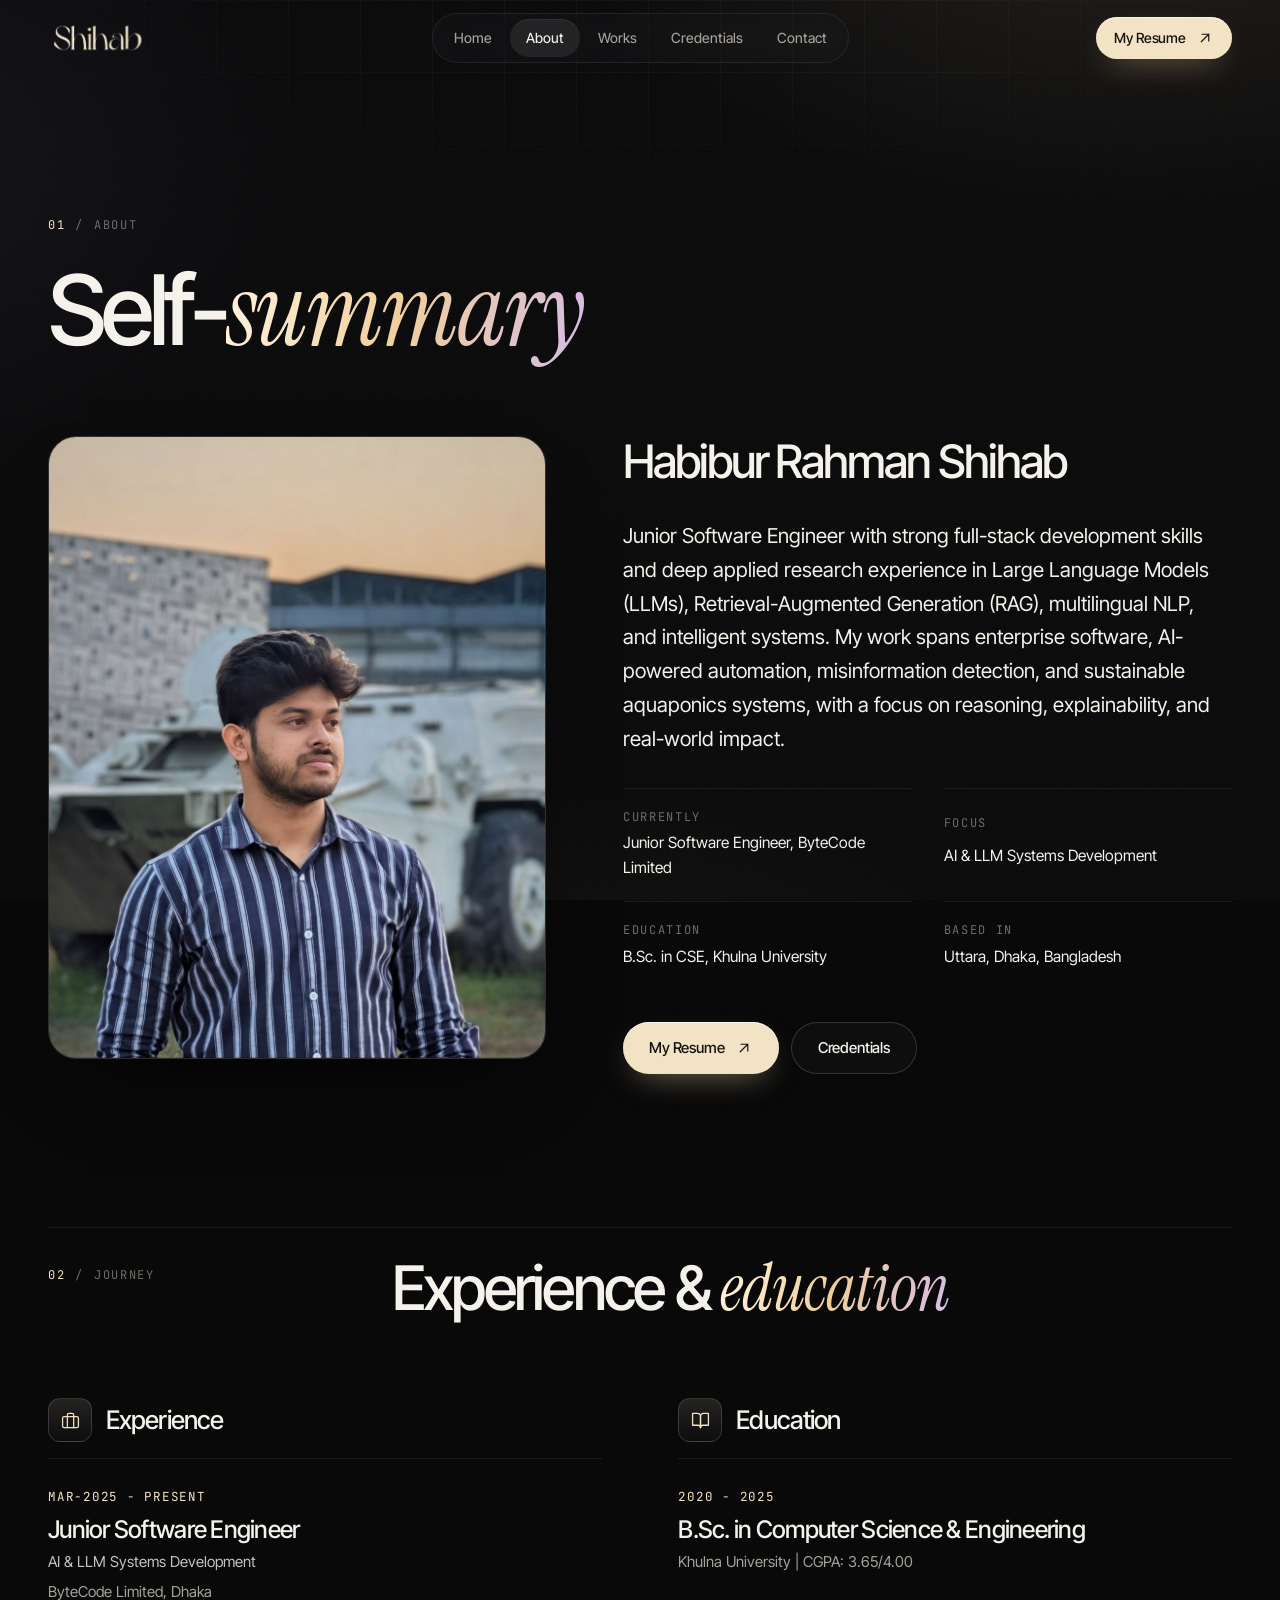
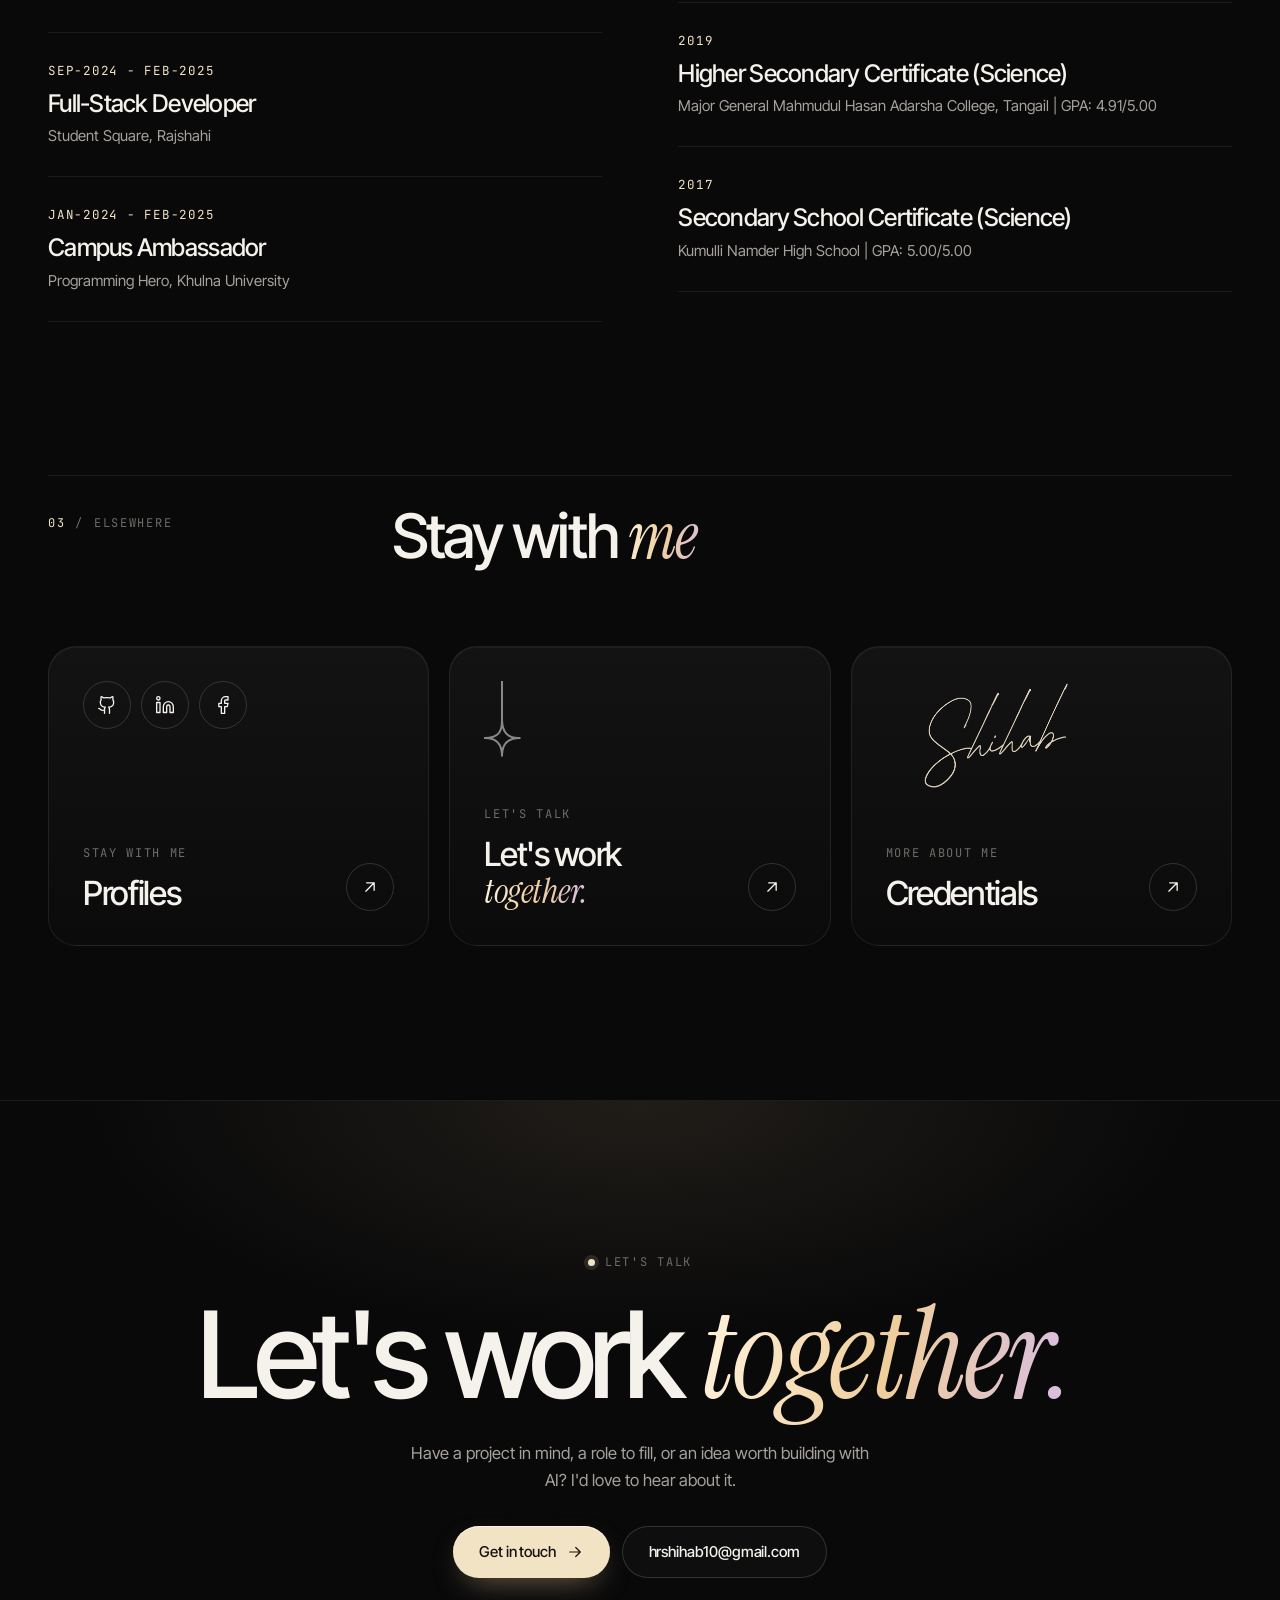
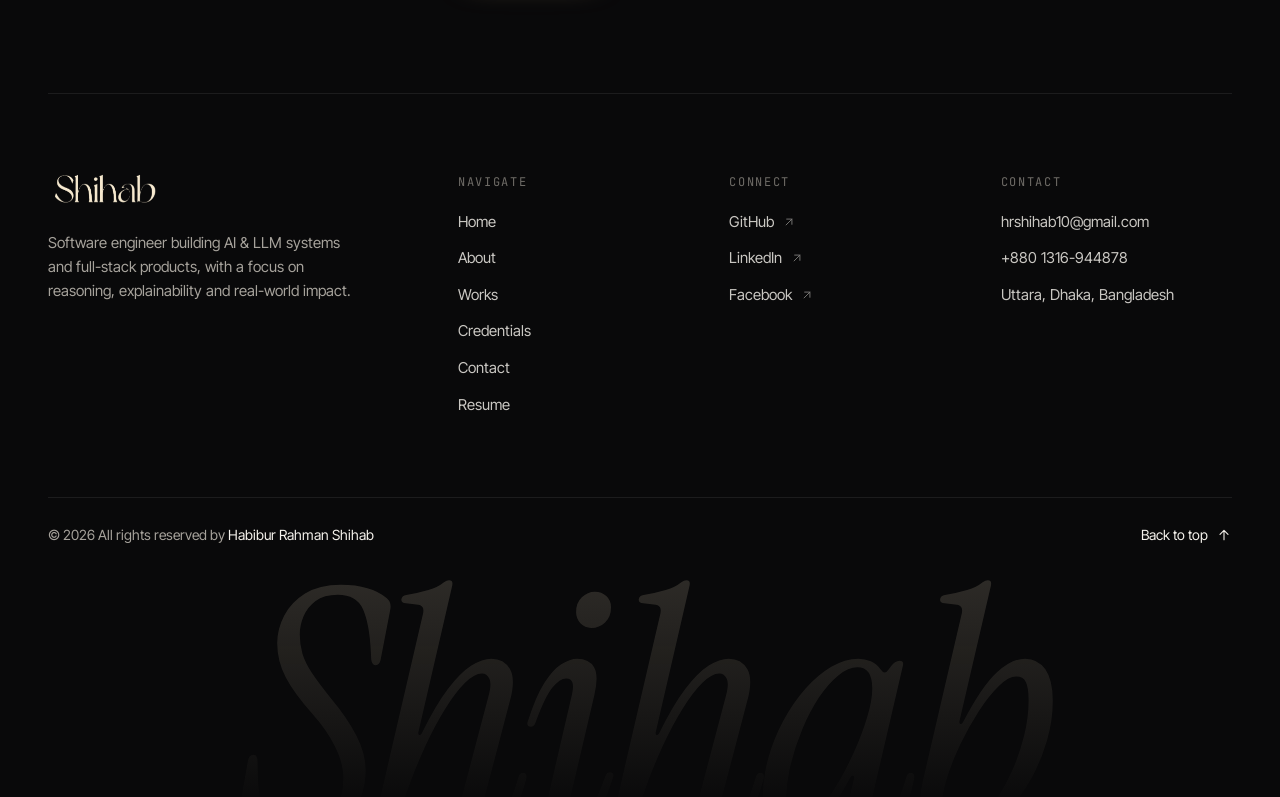
==== commit 3c1d81aa: "Fix LinkedIn link Co-authored-by: Cursor <cursoragent@cursor.com>" ====
--- a/about.html
+++ b/about.html
@@ -193,7 +193,7 @@
               <a class="social" href="https://github.com/hrshihab" target="_blank" rel="noopener" aria-label="GitHub">
                 <svg class="icon" viewBox="0 0 24 24" aria-hidden="true"><path d="M15 22v-4a4.8 4.8 0 0 0-1-3.5c3 0 6-2 6-5.5.08-1.25-.27-2.48-1-3.5.28-1.15.28-2.35 0-3.5 0 0-1 0-3 1.5-2.64-.5-5.36-.5-8 0C6 2 5 2 5 2c-.3 1.15-.3 2.35 0 3.5A5.403 5.403 0 0 0 4 9c0 3.5 3 5.5 6 5.5-.39.49-.68 1.05-.85 1.65-.17.6-.22 1.23-.15 1.85v4"/><path d="M9 18c-4.51 2-5-2-7-2"/></svg>
               </a>
-              <a class="social" href="https://www.linkedin.com/in/hr-shihab" target="_blank" rel="noopener" aria-label="LinkedIn">
+              <a class="social" href="https://www.linkedin.com/in/hrshihab" target="_blank" rel="noopener" aria-label="LinkedIn">
                 <svg class="icon" viewBox="0 0 24 24" aria-hidden="true"><path d="M16 8a6 6 0 0 1 6 6v7h-4v-7a2 2 0 0 0-4 0v7h-4v-7a6 6 0 0 1 6-6z"/><rect width="4" height="12" x="2" y="9"/><circle cx="4" cy="4" r="2"/></svg>
               </a>
               <a class="social" href="https://www.facebook.com/hrshihab2016/" target="_blank" rel="noopener" aria-label="Facebook">
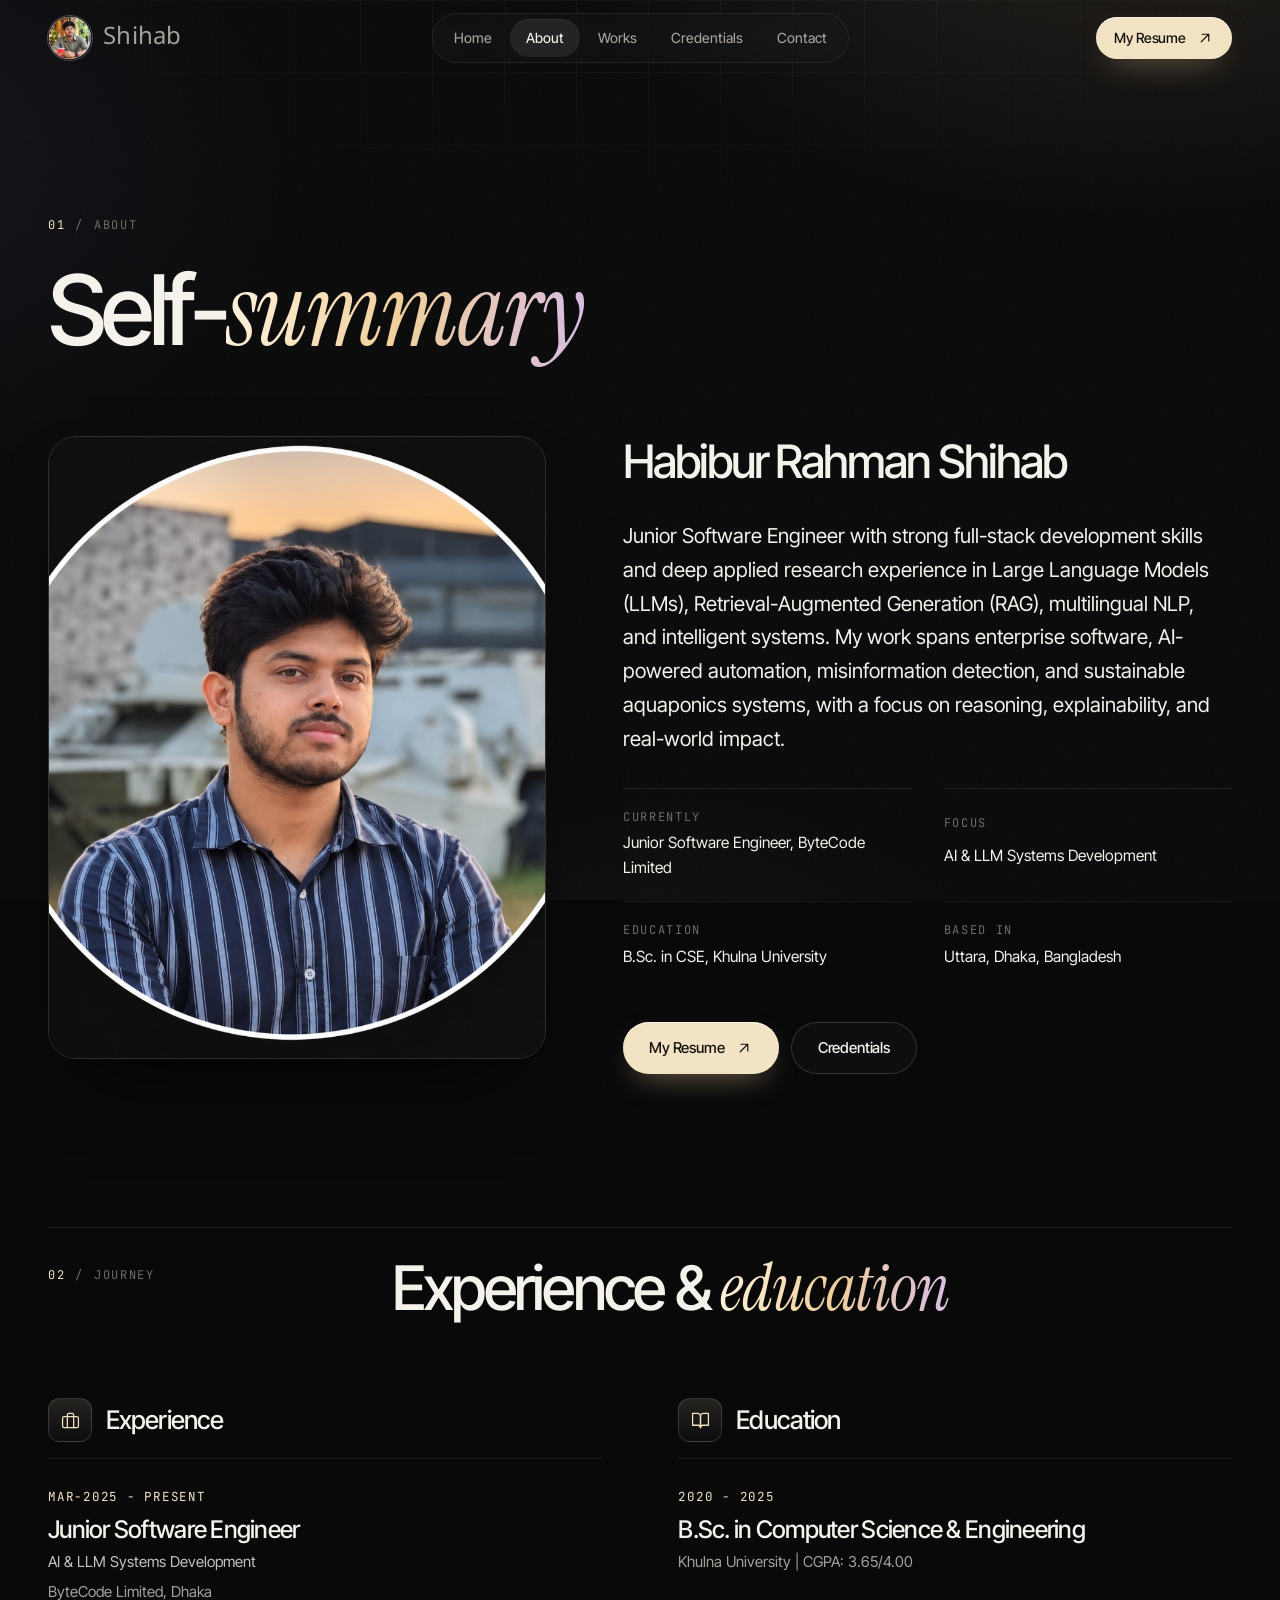
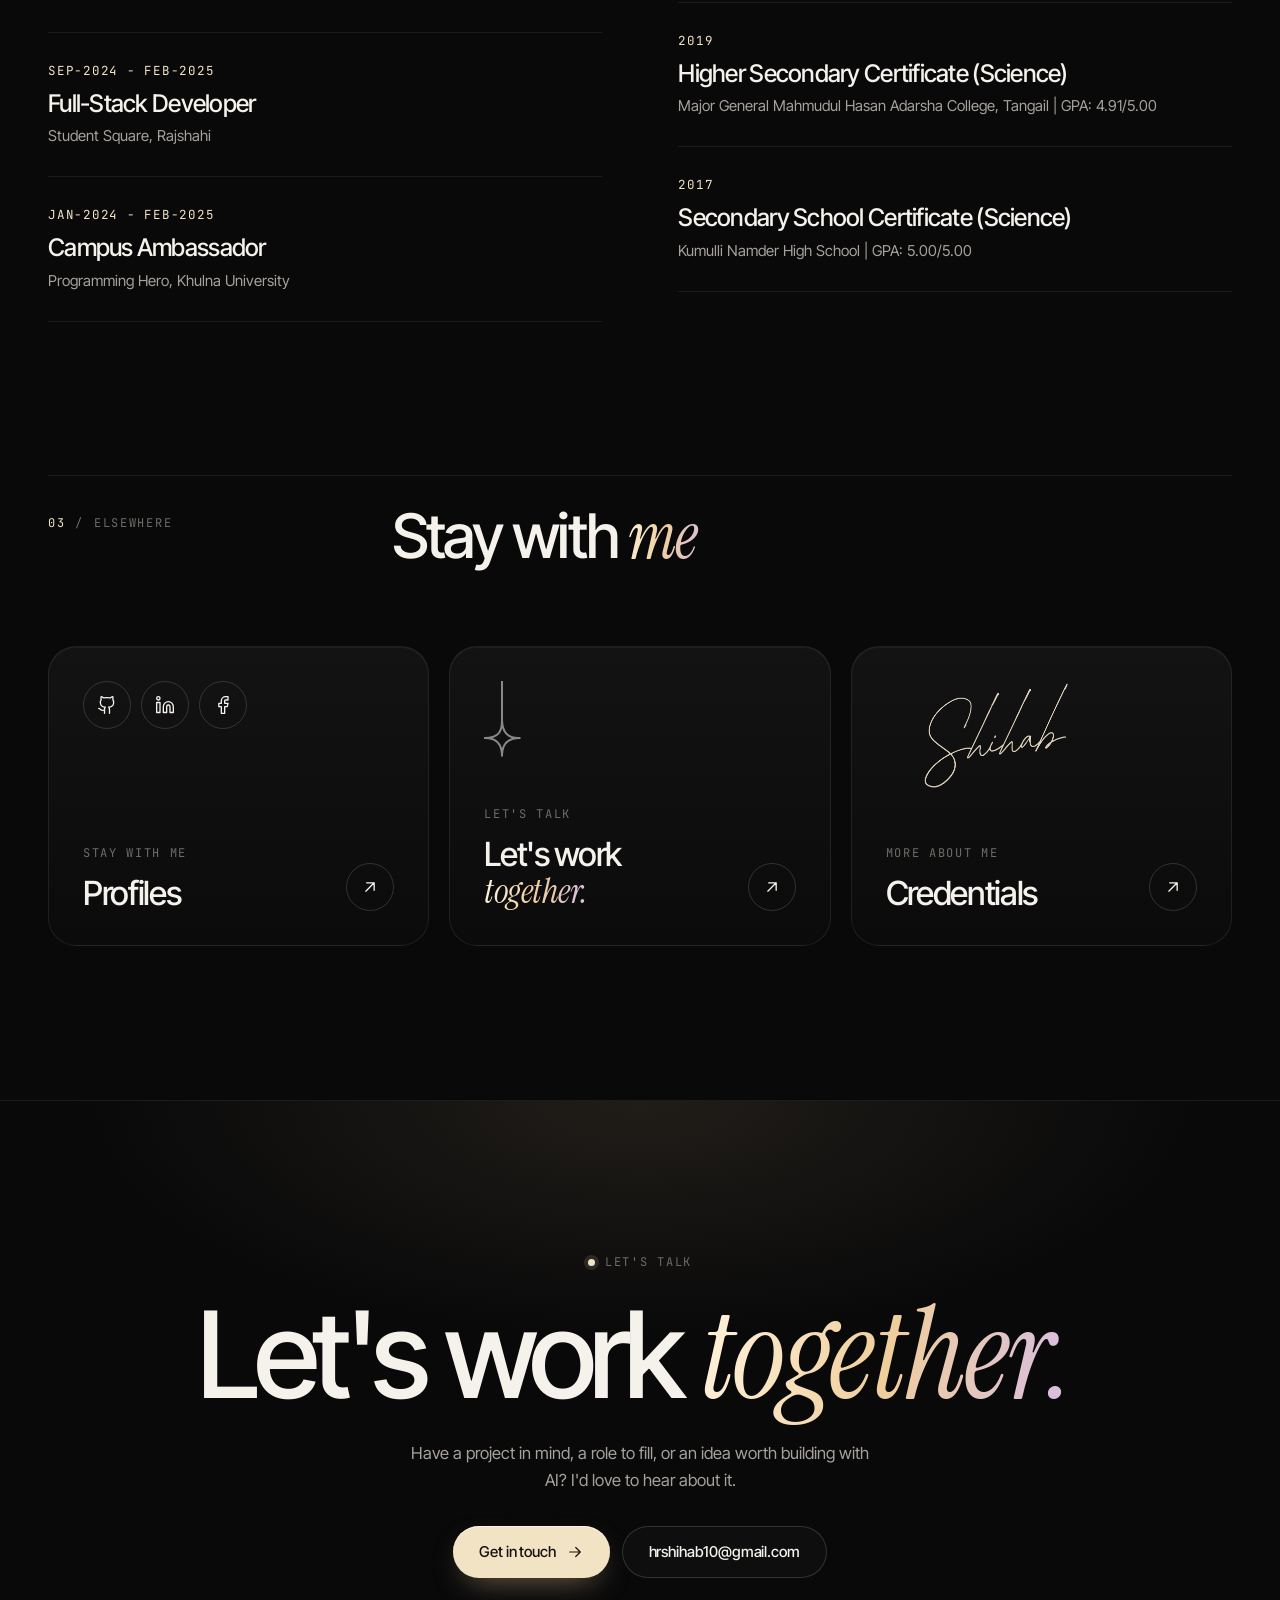
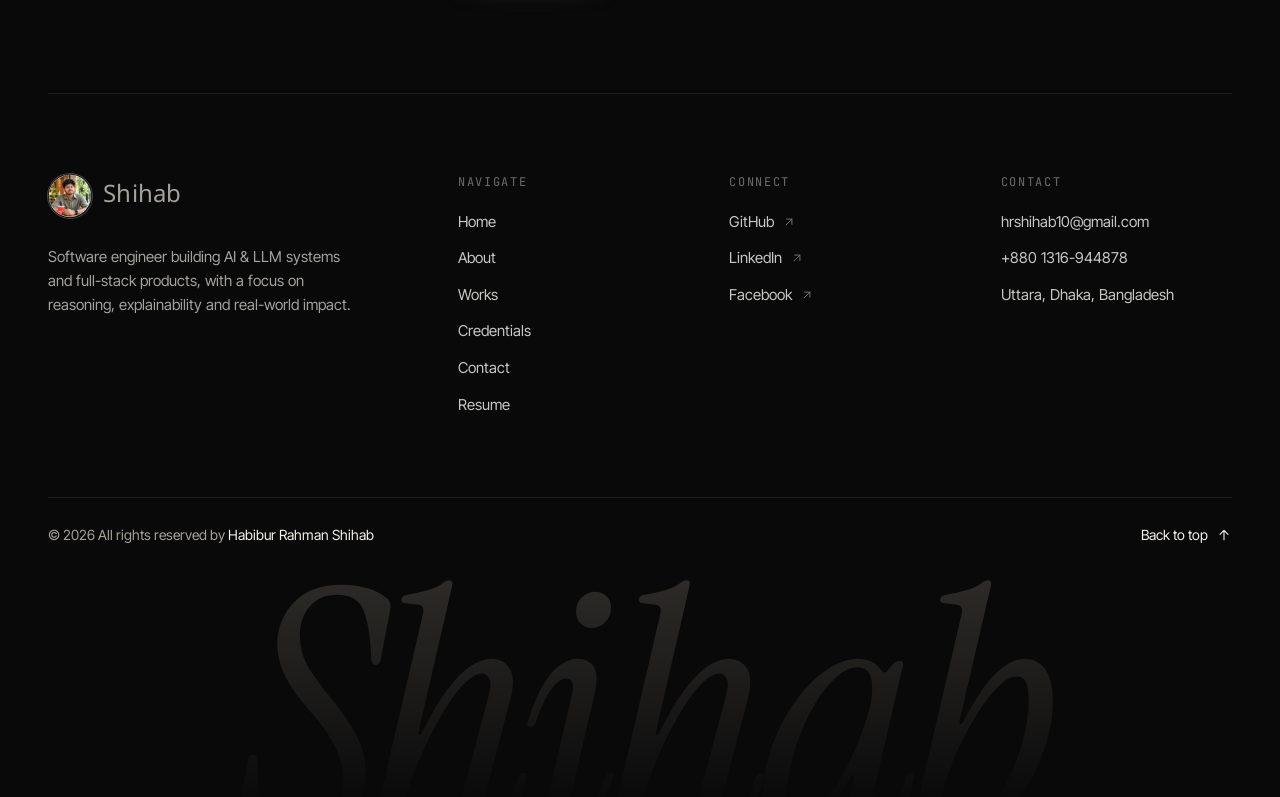
==== commit b818d247: "New photos and avatar nav logo Co-authored-by: Cursor <cursoragent@cursor.com>" ====
--- a/about.html
+++ b/about.html
@@ -13,7 +13,7 @@
   <!-- Fonts -->
   <link rel="preconnect" href="https://fonts.googleapis.com" />
   <link rel="preconnect" href="https://fonts.gstatic.com" crossorigin />
-  <link href="https://fonts.googleapis.com/css2?family=Instrument+Serif:ital@0;1&family=Inter+Tight:wght@300..700&family=JetBrains+Mono:wght@400;500&display=swap" rel="stylesheet" />
+  <link href="https://fonts.googleapis.com/css2?family=Noto+Sans+Bengali:wght@400;600;700&family=Instrument+Serif:ital@0;1&family=Inter+Tight:wght@300..700&family=JetBrains+Mono:wght@400;500&display=swap" rel="stylesheet" />
 
   <link rel="stylesheet" href="./assets/css/modern.css" />
   <script>document.documentElement.classList.add("js");</script>
@@ -27,7 +27,7 @@
   <header class="site-header" data-header>
     <div class="container site-header__inner">
       <a href="./index.html" class="brand">
-        <img src="./assets/images/Shihab/logo/logo.png" alt="Shihab — Home" width="875" height="230" />
+        <img class="brand__avatar" src="./assets/images/Shihab/profile/cafe-circle.jpg" alt="Shihab" width="44" height="44" /><span class="brand__name">Shihab</span>
       </a>
 
       <nav class="site-nav" id="site-nav" aria-label="Primary">
@@ -66,7 +66,7 @@
     <section class="about-area">
       <div class="container about-intro">
         <figure class="portrait" data-reveal="scale">
-          <img src="./assets/images/Shihab/profile/me2.jpg" alt="Habibur Rahman Shihab" width="1034" height="1280" />
+          <img src="./assets/images/Shihab/profile/stripes-circle.jpg" alt="Habibur Rahman Shihab" width="1034" height="1280" />
         </figure>
 
         <div class="about-intro__body">
@@ -250,7 +250,7 @@
 
       <div class="footer-grid">
         <div class="footer-brand">
-          <a href="./index.html" class="brand"><img src="./assets/images/Shihab/logo/logo.png" alt="Shihab — Home" width="875" height="230" loading="lazy" /></a>
+          <a href="./index.html" class="brand"><img class="brand__avatar" src="./assets/images/Shihab/profile/cafe-circle.jpg" alt="Shihab" width="44" height="44" /><span class="brand__name">Shihab</span></a>
           <p>Software engineer building AI &amp; LLM systems and full-stack products, with a focus on reasoning, explainability and real-world impact.</p>
         </div>
         <div class="footer-col">
--- a/assets/css/modern.css
+++ b/assets/css/modern.css
@@ -55,8 +55,8 @@
   --radius-lg: 28px;
   --radius-pill: 999px;
 
-  --font-sans: "Inter Tight", "Inter", ui-sans-serif, system-ui, -apple-system, "Segoe UI", Roboto, sans-serif;
-  --font-serif: "Instrument Serif", "Iowan Old Style", Georgia, serif;
+  --font-sans: "Inter Tight", "Inter", "Noto Sans Bengali", "Kalpurush", "Nirmala UI", "Vrinda", ui-sans-serif, system-ui, -apple-system, "Segoe UI", Roboto, sans-serif;
+  --font-serif: "Instrument Serif", "Noto Sans Bengali", "Nirmala UI", "Iowan Old Style", Georgia, serif;
   --font-mono: "JetBrains Mono", ui-monospace, SFMono-Regular, Menlo, Consolas, monospace;
 
   --ease-out: cubic-bezier(0.16, 1, 0.3, 1);
@@ -2968,3 +2968,10 @@
     background: none;
   }
 }
+
+/* brand avatar */
+.brand { display: inline-flex; align-items: center; gap: 0.7rem; }
+.brand__avatar { width: 44px; height: 44px; border-radius: 50%; object-fit: cover; flex: none; box-shadow: 0 0 0 1px rgba(255,255,255,0.25); }
+.brand__name { font-family: var(--font-serif); font-size: 1.5rem; letter-spacing: 0.01em; line-height: 1; }
+.brand img.brand__avatar { height: 44px; width: 44px; }
+.hero__portrait img, .about-portrait img { object-fit: cover; }
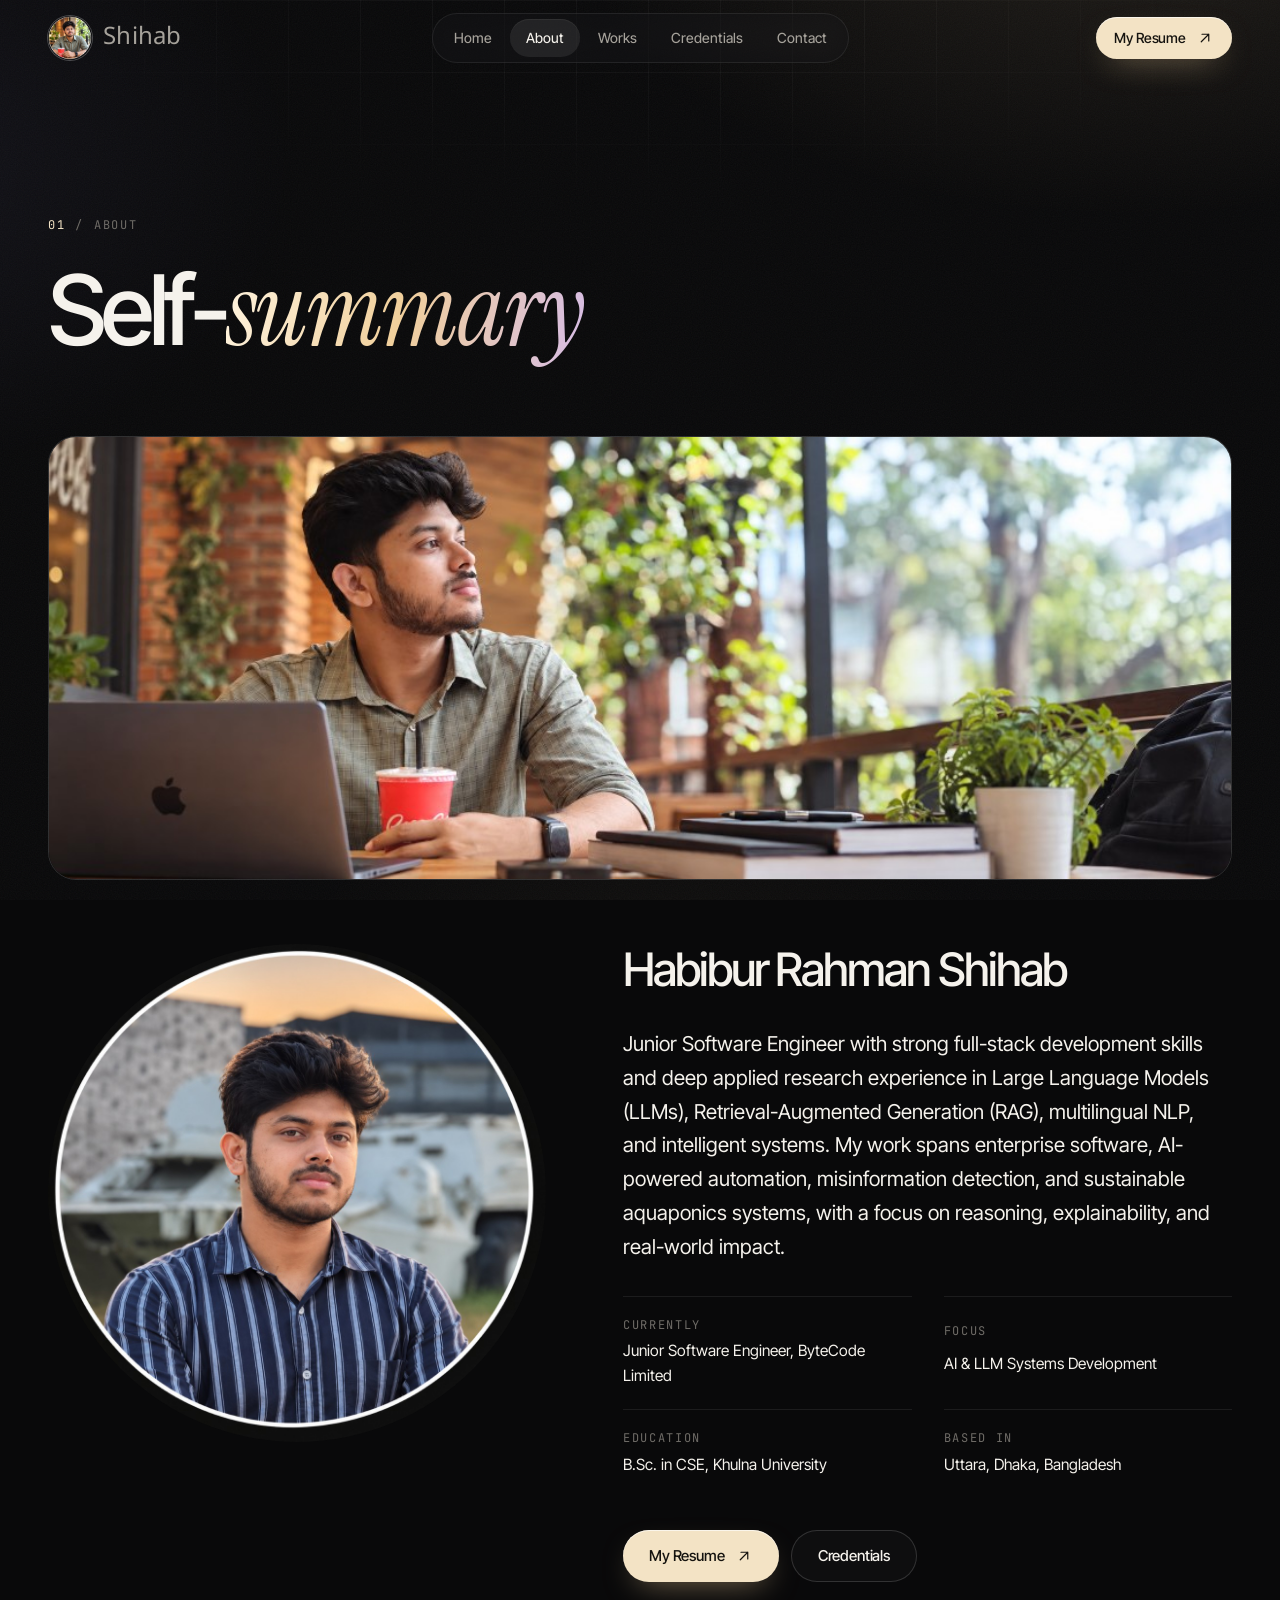
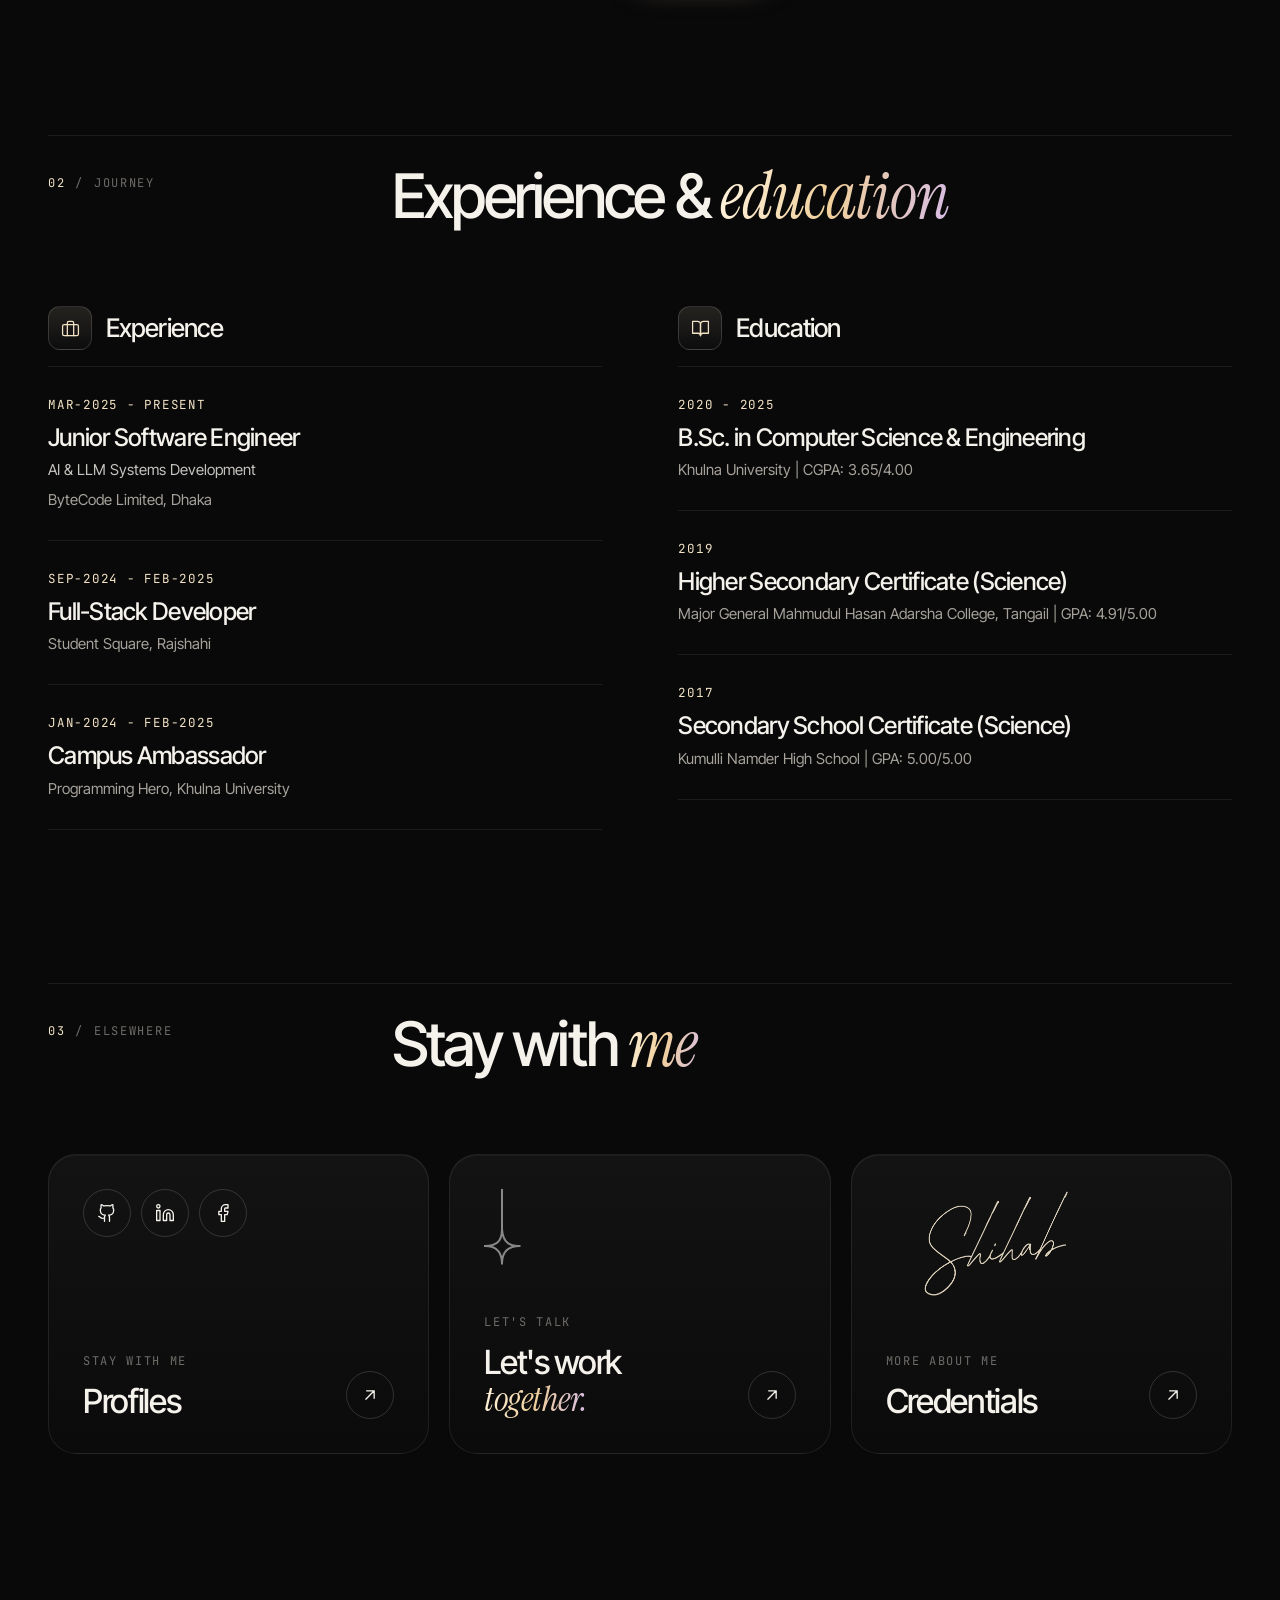
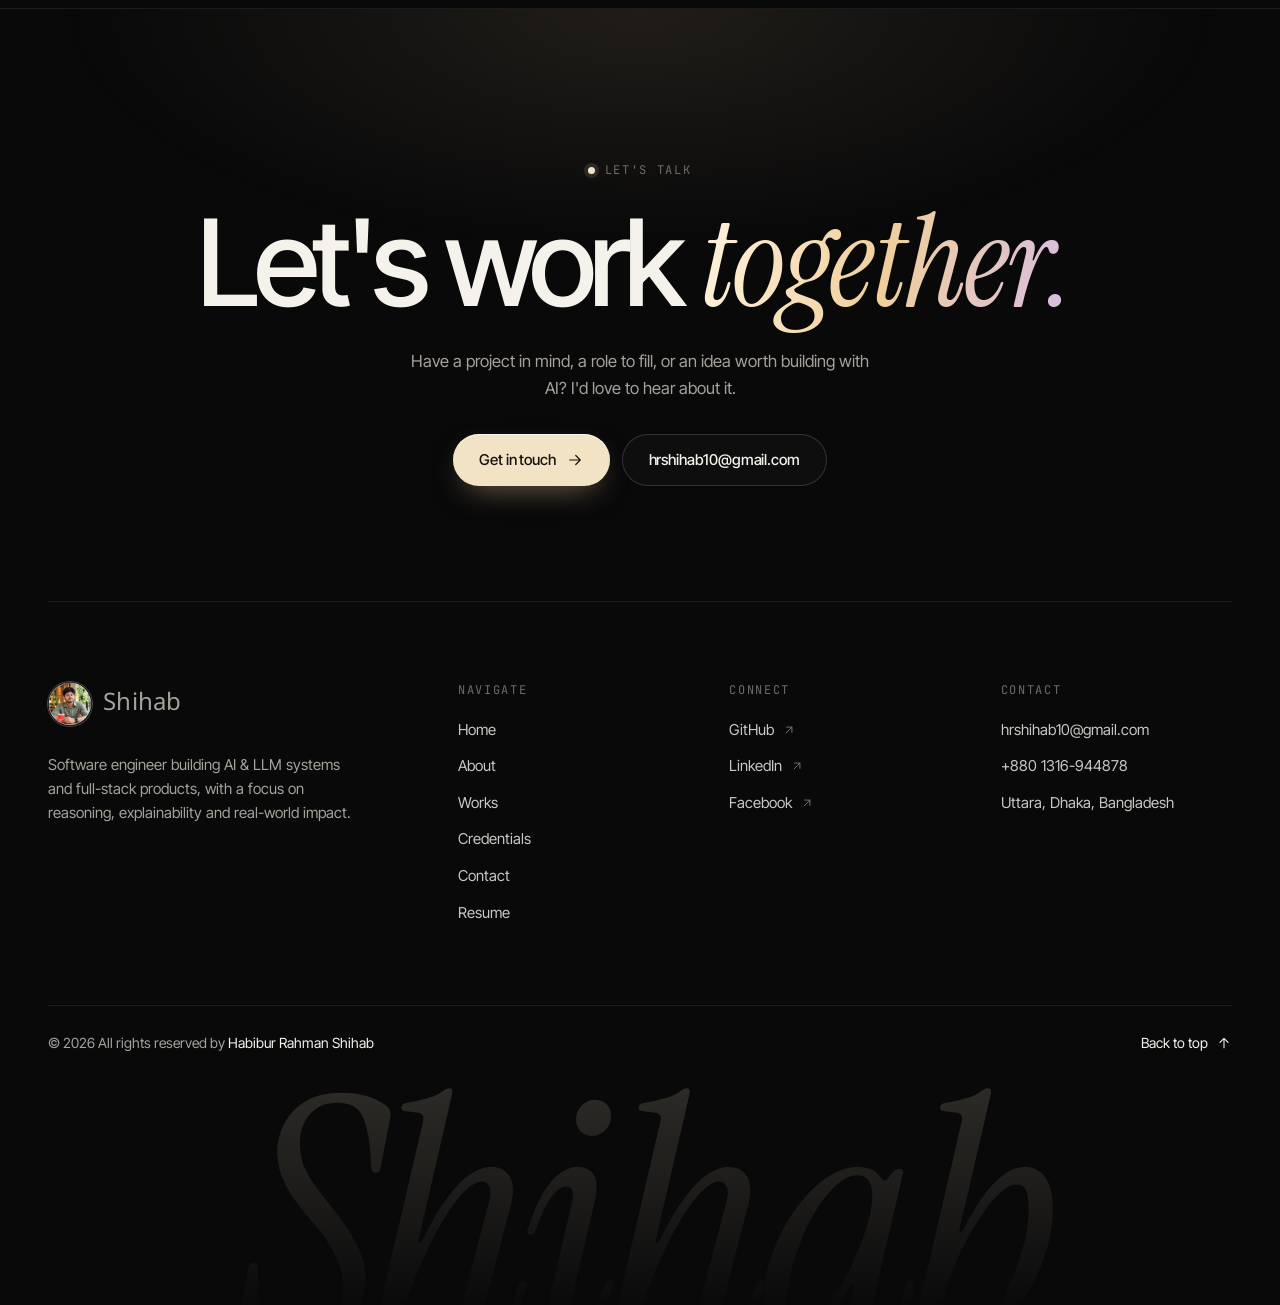
==== commit 8deed838: "About: add cover banner photo Co-authored-by: Cursor <cursoragent@cursor.com>" ====
--- a/about.html
+++ b/about.html
@@ -59,6 +59,15 @@
       <div class="container page-hero__inner">
         <span class="label" data-reveal><span class="label__num">01</span>About</span>
         <h1 class="page-title" data-reveal>Self-<em>summary</em></h1>
+      </div>
+    </section>
+
+    <!-- Cover -->
+    <section class="cover-banner">
+      <div class="container">
+        <figure class="cover-banner__frame" data-reveal="scale">
+          <img src="./assets/images/Shihab/profile/cafe-wide.jpg" alt="Habibur Rahman Shihab working at his laptop in a cafe" loading="eager" />
+        </figure>
       </div>
     </section>
 
--- a/assets/css/modern.css
+++ b/assets/css/modern.css
@@ -2975,3 +2975,33 @@
 .brand__name { font-family: var(--font-serif); font-size: 1.5rem; letter-spacing: 0.01em; line-height: 1; }
 .brand img.brand__avatar { height: 44px; width: 44px; }
 .hero__portrait img, .about-portrait img { object-fit: cover; }
+
+/* round photos: show the full circle, no crop */
+.hero__portrait, .portrait, .profile-card__avatar, .cv-sidebar__avatar {
+  aspect-ratio: 1; border-radius: 50%; border: 0; background: #0a0a0a; box-shadow: var(--shadow-lg);
+}
+.hero__portrait { max-width: 520px; margin-inline: auto; width: 100%; }
+.hero__portrait > img, .portrait img, .profile-card__avatar img, .cv-sidebar__avatar img {
+  object-fit: cover; object-position: center; scale: 1;
+}
+.hero__portrait:hover > img { scale: 1.03; }
+.hero__portrait::after { display: none; }
+.hero__badge { bottom: 6%; left: 50%; translate: -50% 0; right: auto; top: auto; white-space: nowrap; }
+.cv-sidebar__avatar { width: 84px; height: 84px; }
+.bento-card__media img[src*="cafe-wide"] { object-position: 30% 40%; }
+.hero__portrait { overflow: visible; }
+.hero__portrait > img { border-radius: 50%; }
+.hero__caption { position: static; display: flex; align-items: center; justify-content: center; gap: 16px; margin-top: 22px; padding: 0; background: none; border: 0; }
+.hero__caption-text { text-align: center; }
+.hero__signature { max-height: 44px; width: auto; }
+.hero__badge { bottom: auto; top: 6%; }
+
+.hero__portrait, .portrait, .profile-card__avatar, .cv-sidebar__avatar { box-shadow: none; background: transparent; }
+.hero__portrait::before { display:none; }
+
+/* about cover banner */
+.cover-banner { padding-block: 0 clamp(32px,5vw,64px); }
+.cover-banner__frame { margin:0; overflow:hidden; border:1px solid var(--line-strong); border-radius: var(--radius-lg); aspect-ratio: 8/3; }
+.cover-banner__frame img { width:100%; height:100%; object-fit:cover; object-position:30% 40%; display:block; }
+@media (max-width:640px){ .cover-banner__frame{ aspect-ratio: 4/3; } }
+
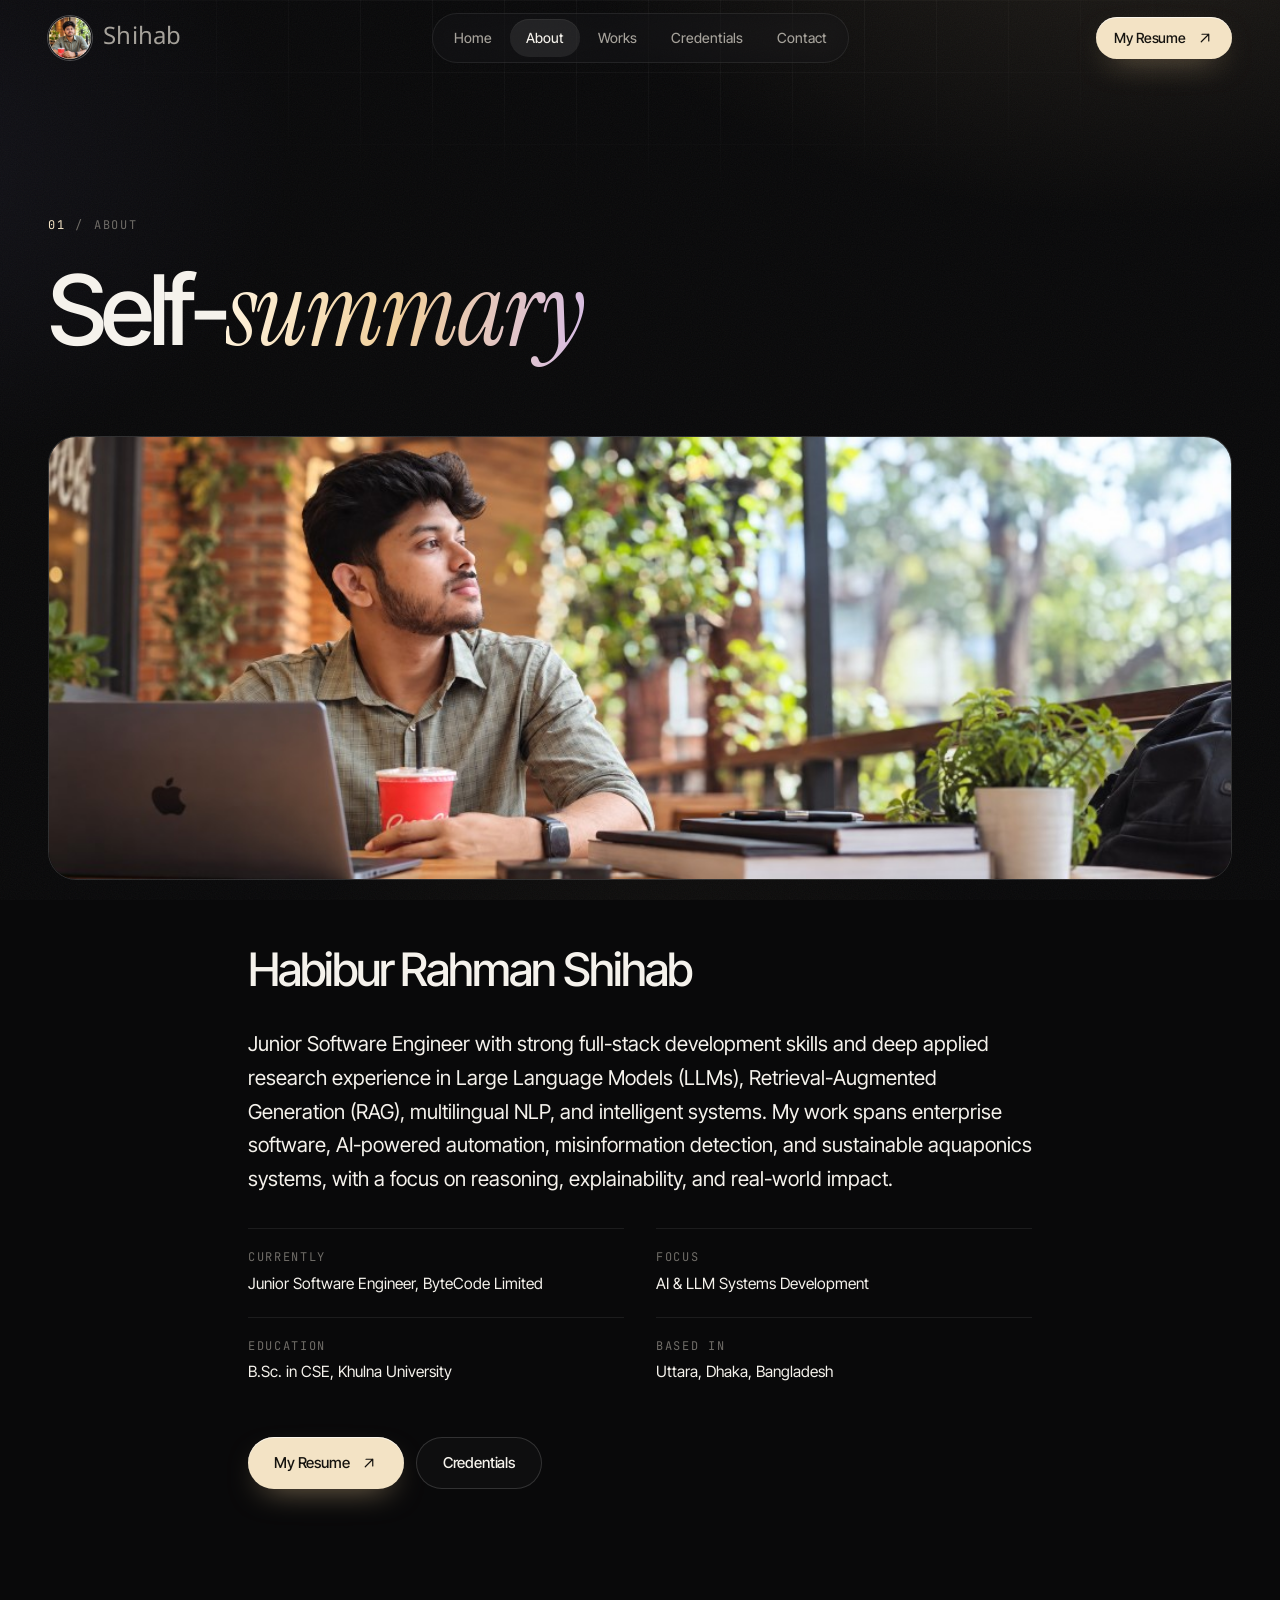
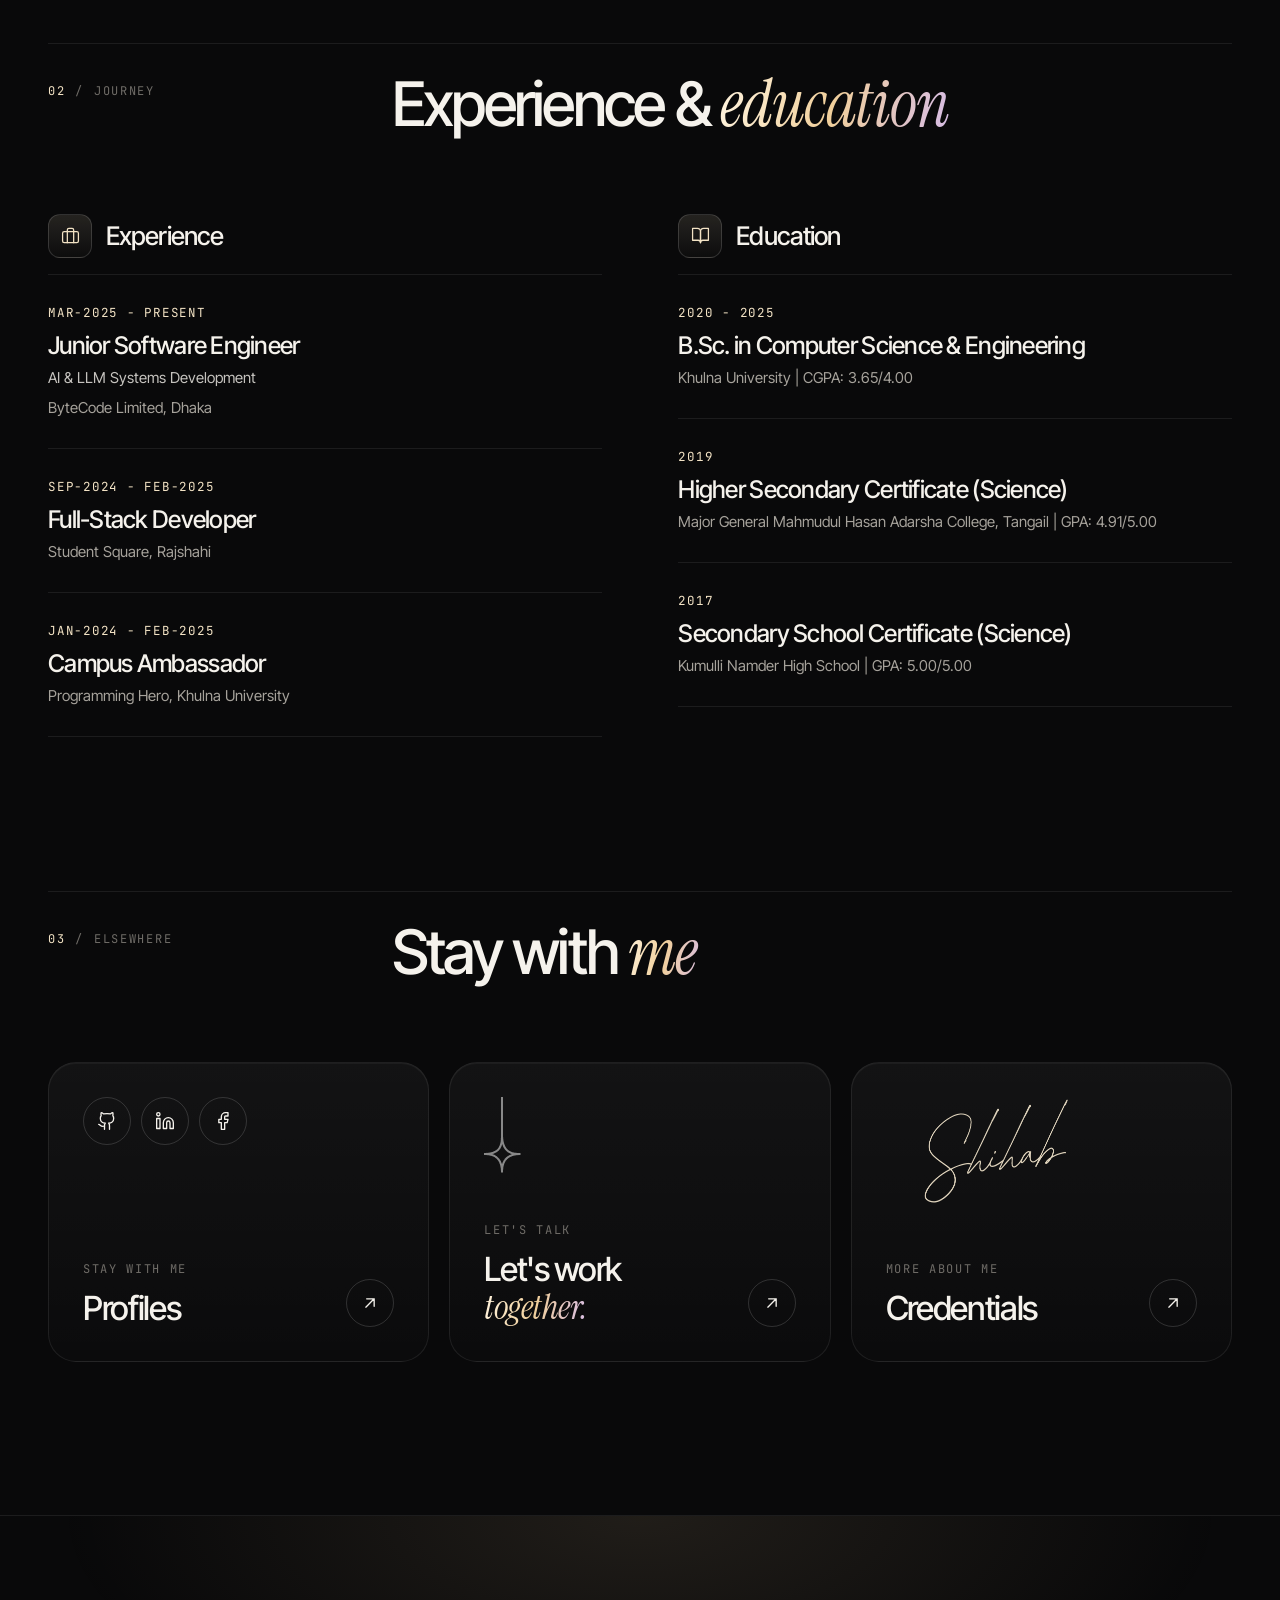
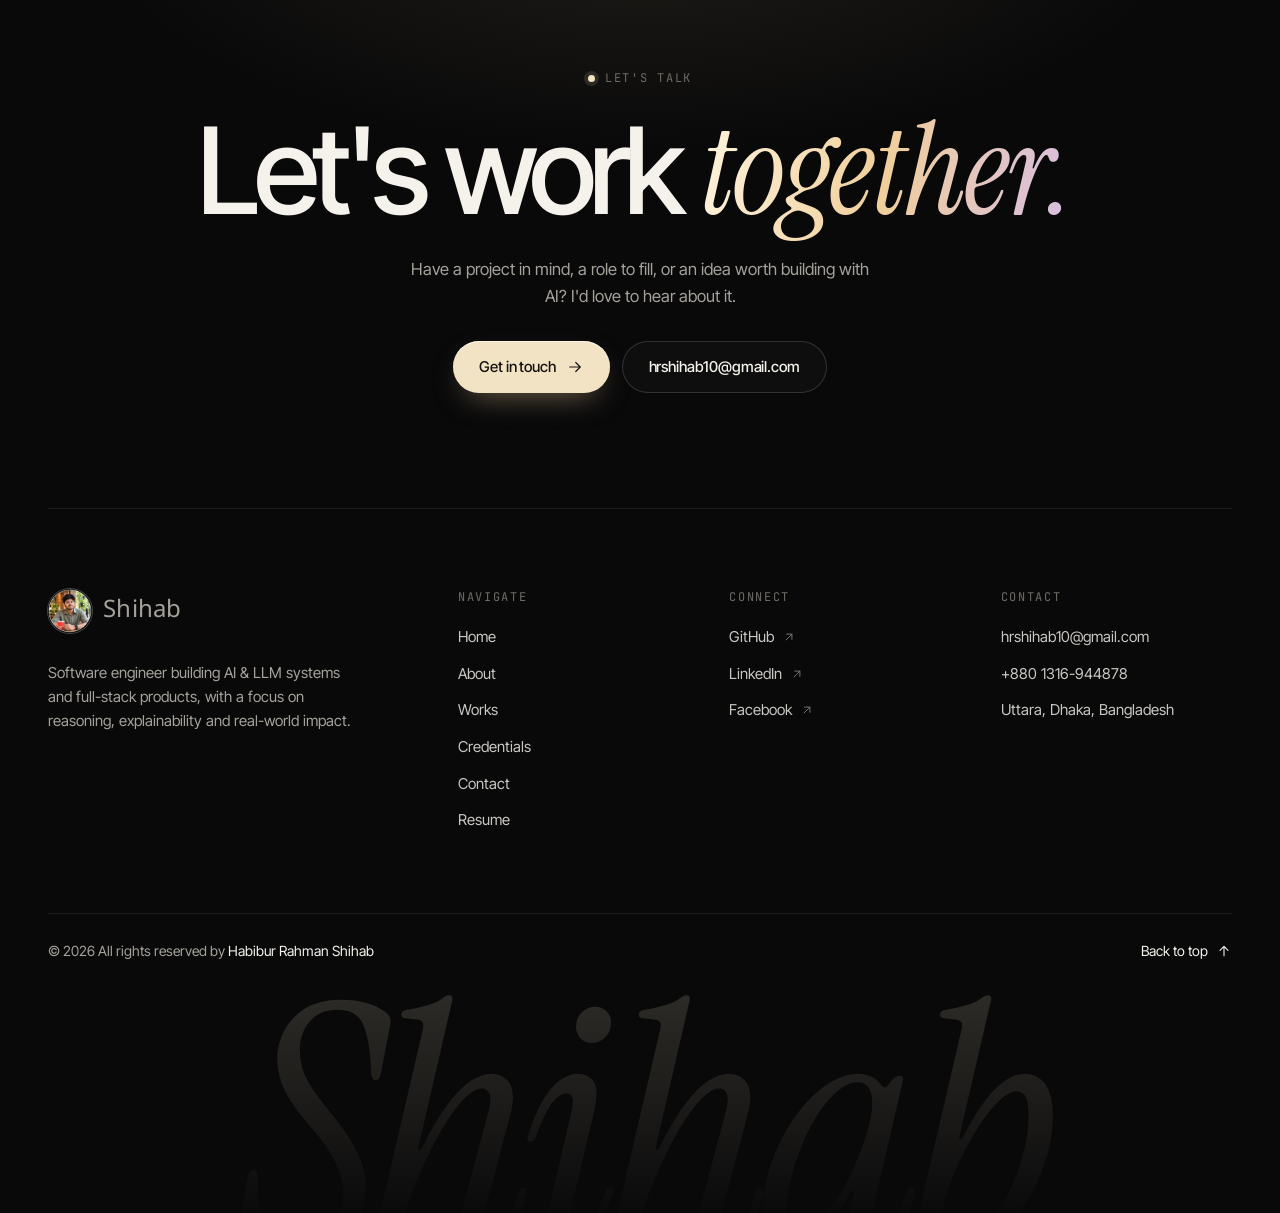
==== commit 64967041: "About: single cover image layout Co-authored-by: Cursor <cursoragent@cursor.com>" ====
--- a/about.html
+++ b/about.html
@@ -73,10 +73,7 @@
 
     <!-- Intro -->
     <section class="about-area">
-      <div class="container about-intro">
-        <figure class="portrait" data-reveal="scale">
-          <img src="./assets/images/Shihab/profile/stripes-circle.jpg" alt="Habibur Rahman Shihab" width="1034" height="1280" />
-        </figure>
+      <div class="container about-intro about-intro--single">
 
         <div class="about-intro__body">
           <h2 class="about-intro__name" data-reveal>Habibur Rahman Shihab</h2>
--- a/assets/css/modern.css
+++ b/assets/css/modern.css
@@ -3005,3 +3005,6 @@
 .cover-banner__frame img { width:100%; height:100%; object-fit:cover; object-position:30% 40%; display:block; }
 @media (max-width:640px){ .cover-banner__frame{ aspect-ratio: 4/3; } }
 
+
+.about-intro--single { grid-template-columns: minmax(0,1fr); max-width: 880px; }
+
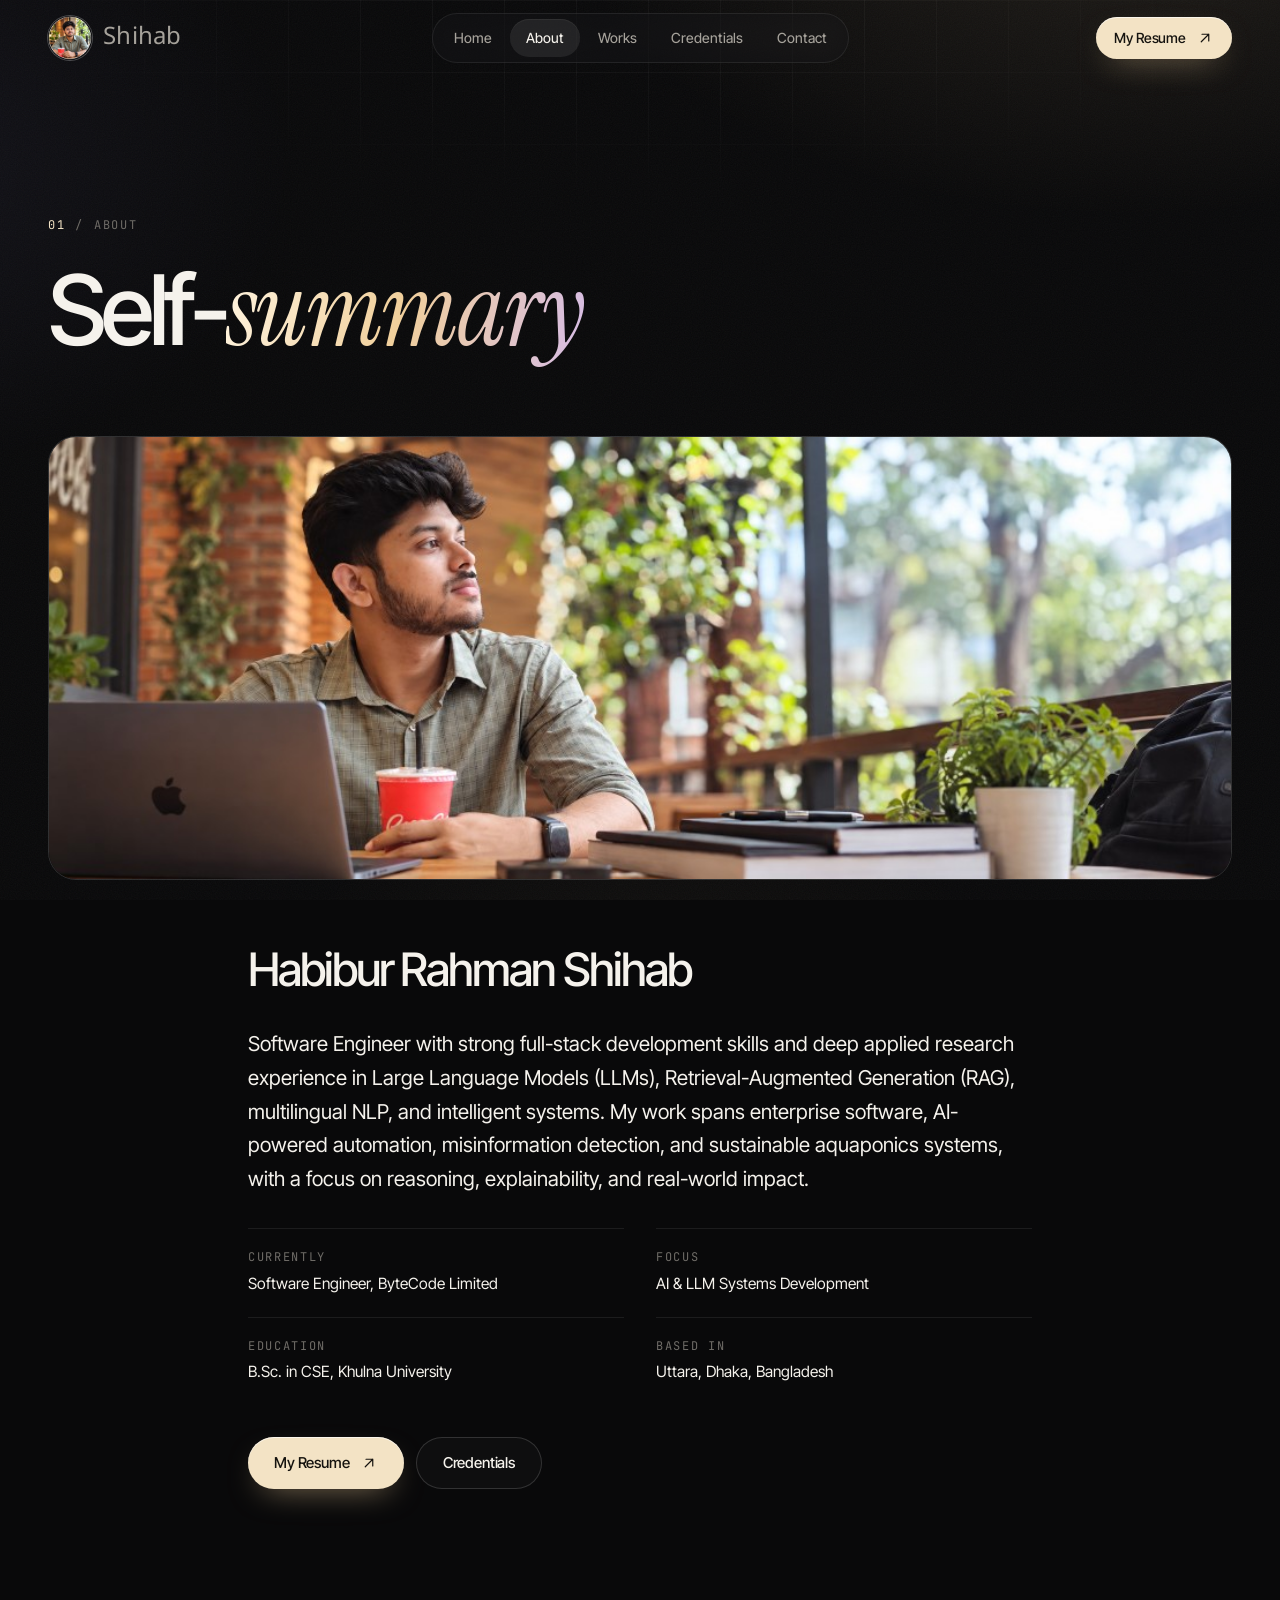
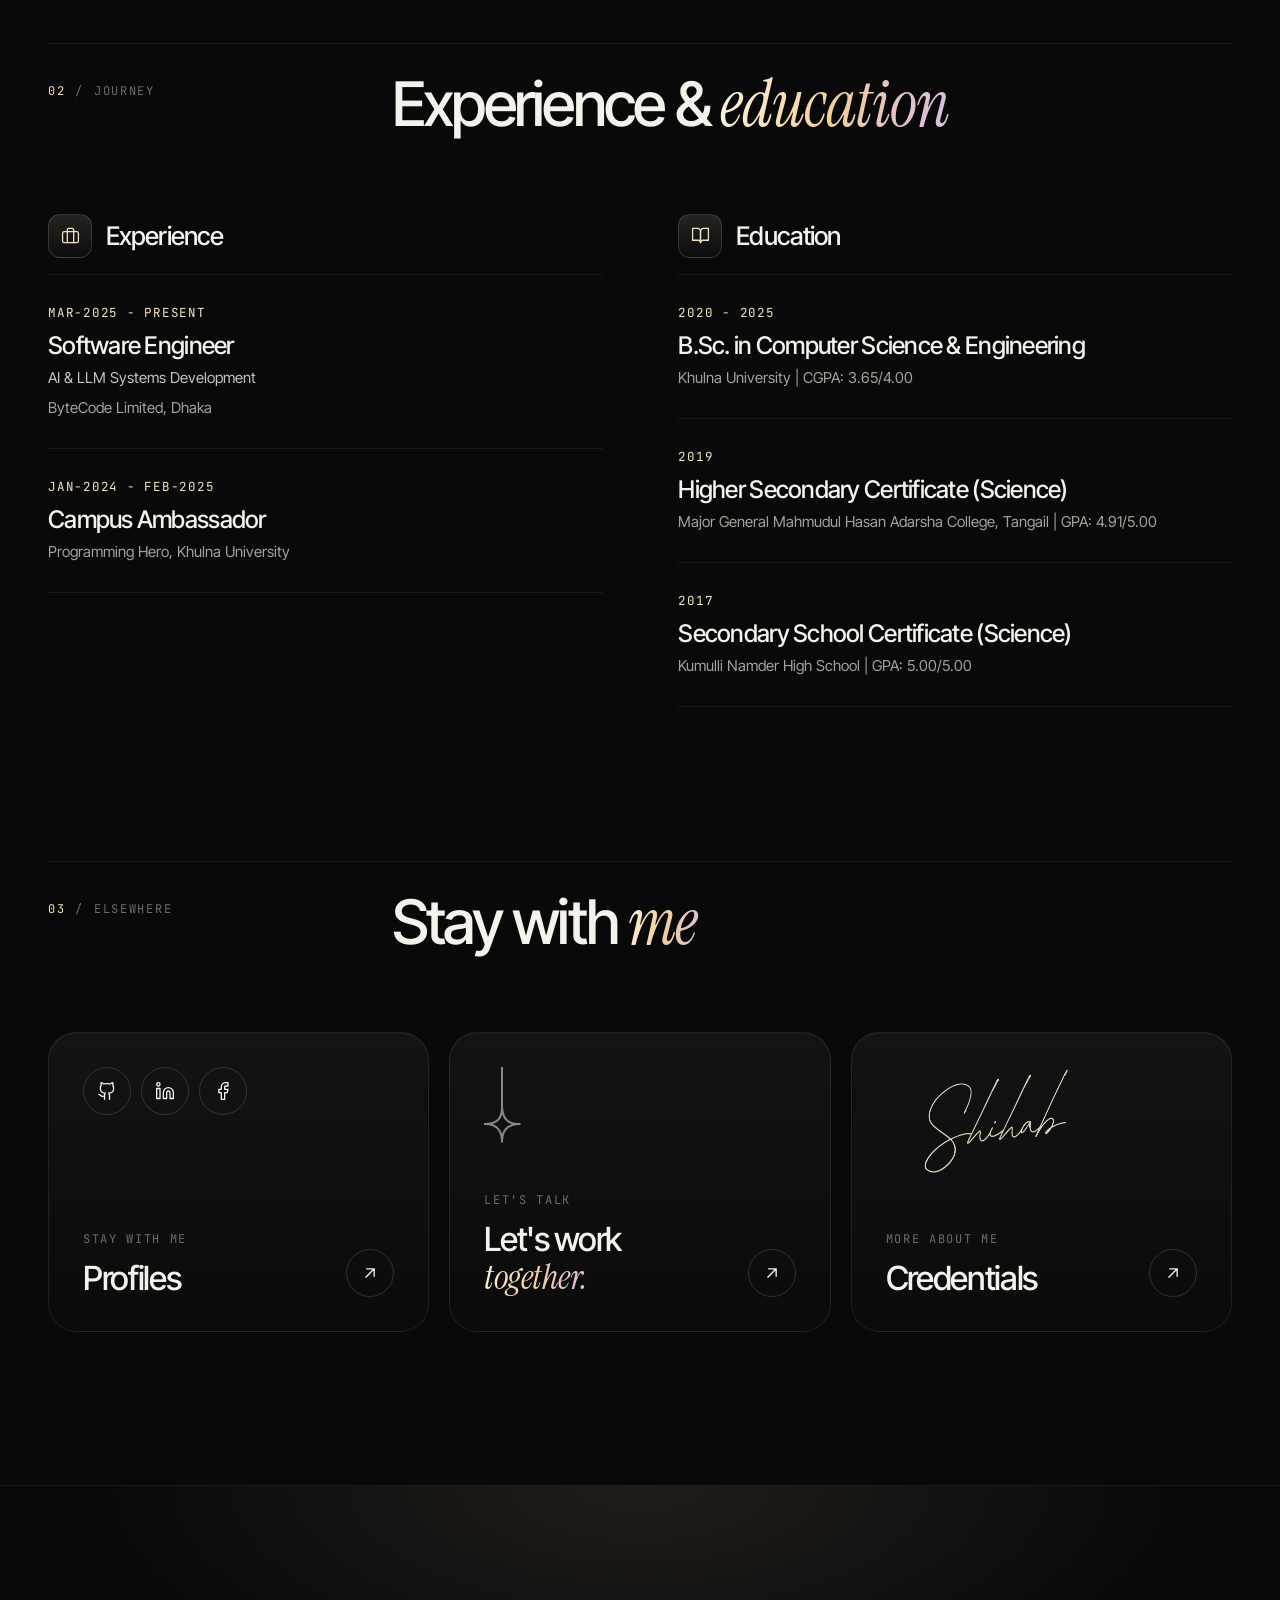
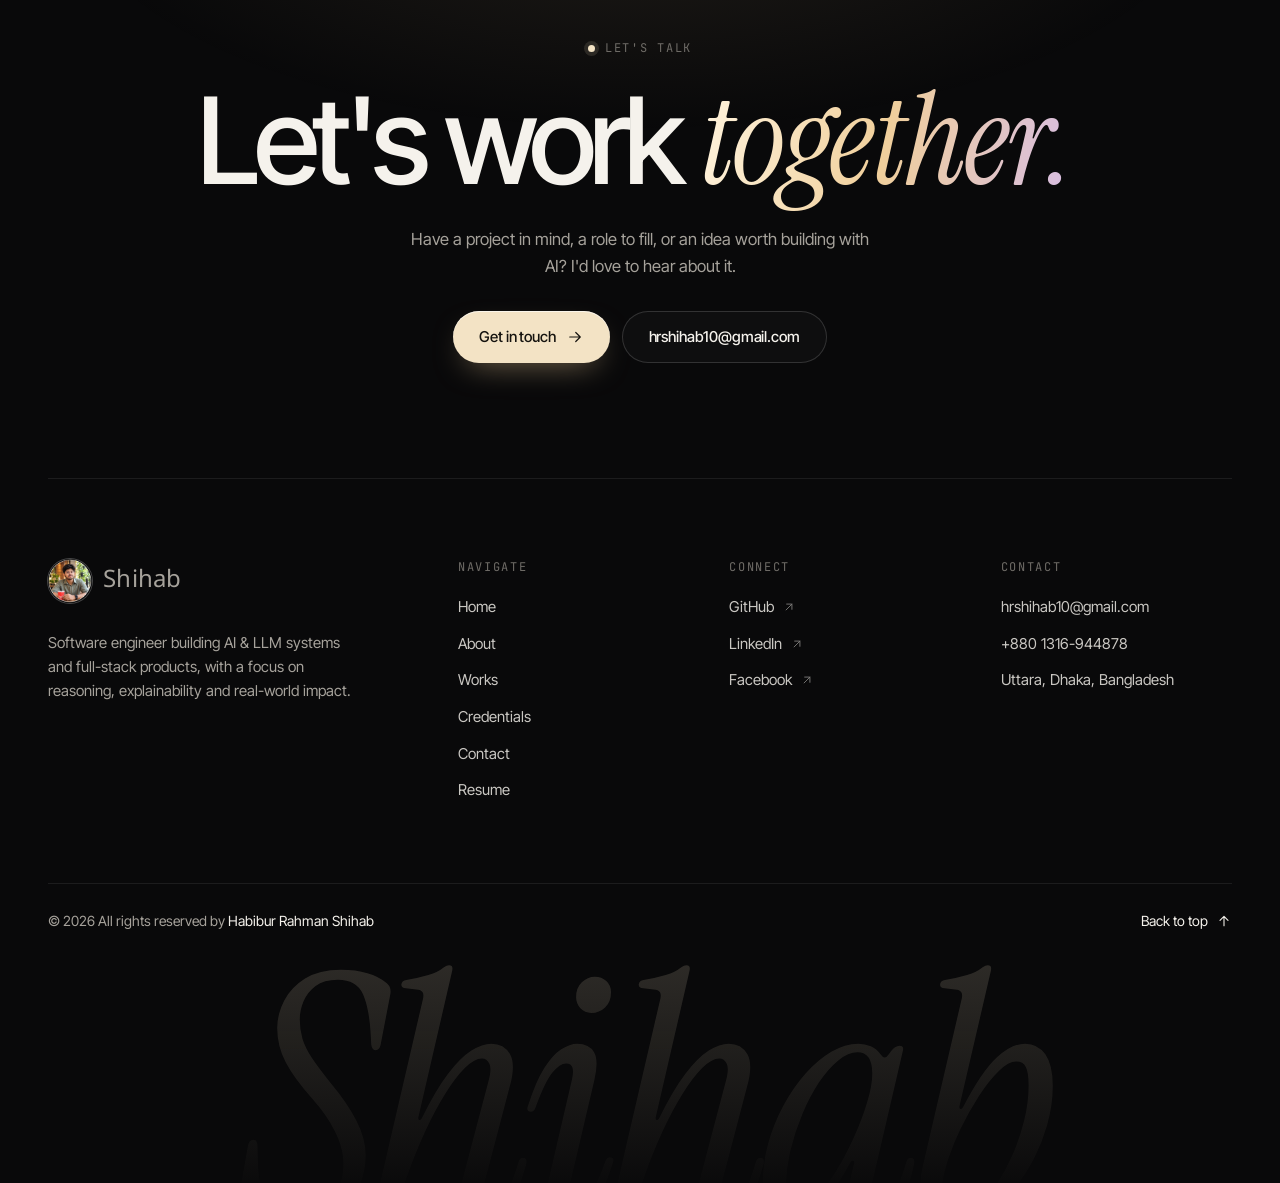
==== commit 4c6b6e82: "Update title to Software Engineer; remove Student Square role Co-authored-by: Cursor <cursoragent@cu" ====
--- a/about.html
+++ b/about.html
@@ -78,13 +78,13 @@
         <div class="about-intro__body">
           <h2 class="about-intro__name" data-reveal>Habibur Rahman Shihab</h2>
           <p class="about-intro__text" data-reveal>
-            Junior Software Engineer with strong full-stack development skills and deep applied research experience in Large Language Models (LLMs), Retrieval-Augmented Generation (RAG), multilingual NLP, and intelligent systems. My work spans enterprise software, AI-powered automation, misinformation detection, and sustainable aquaponics systems, with a focus on reasoning, explainability, and real-world impact.
+            Software Engineer with strong full-stack development skills and deep applied research experience in Large Language Models (LLMs), Retrieval-Augmented Generation (RAG), multilingual NLP, and intelligent systems. My work spans enterprise software, AI-powered automation, misinformation detection, and sustainable aquaponics systems, with a focus on reasoning, explainability, and real-world impact.
           </p>
 
           <dl class="facts" data-reveal>
             <div>
               <dt class="label">Currently</dt>
-              <dd>Junior Software Engineer, ByteCode Limited</dd>
+              <dd>Software Engineer, ByteCode Limited</dd>
             </div>
             <div>
               <dt class="label">Focus</dt>
@@ -128,16 +128,9 @@
               <li class="timeline__item" data-reveal>
                 <p class="timeline__date">Mar-2025 - Present</p>
                 <div>
-                  <h4 class="timeline__title">Junior Software Engineer</h4>
+                  <h4 class="timeline__title">Software Engineer</h4>
                   <p class="timeline__sub">AI &amp; LLM Systems Development</p>
                   <p class="timeline__place">ByteCode Limited, Dhaka</p>
-                </div>
-              </li>
-              <li class="timeline__item" data-reveal>
-                <p class="timeline__date">Sep-2024 - Feb-2025</p>
-                <div>
-                  <h4 class="timeline__title">Full-Stack Developer</h4>
-                  <p class="timeline__place">Student Square, Rajshahi</p>
                 </div>
               </li>
               <li class="timeline__item" data-reveal>
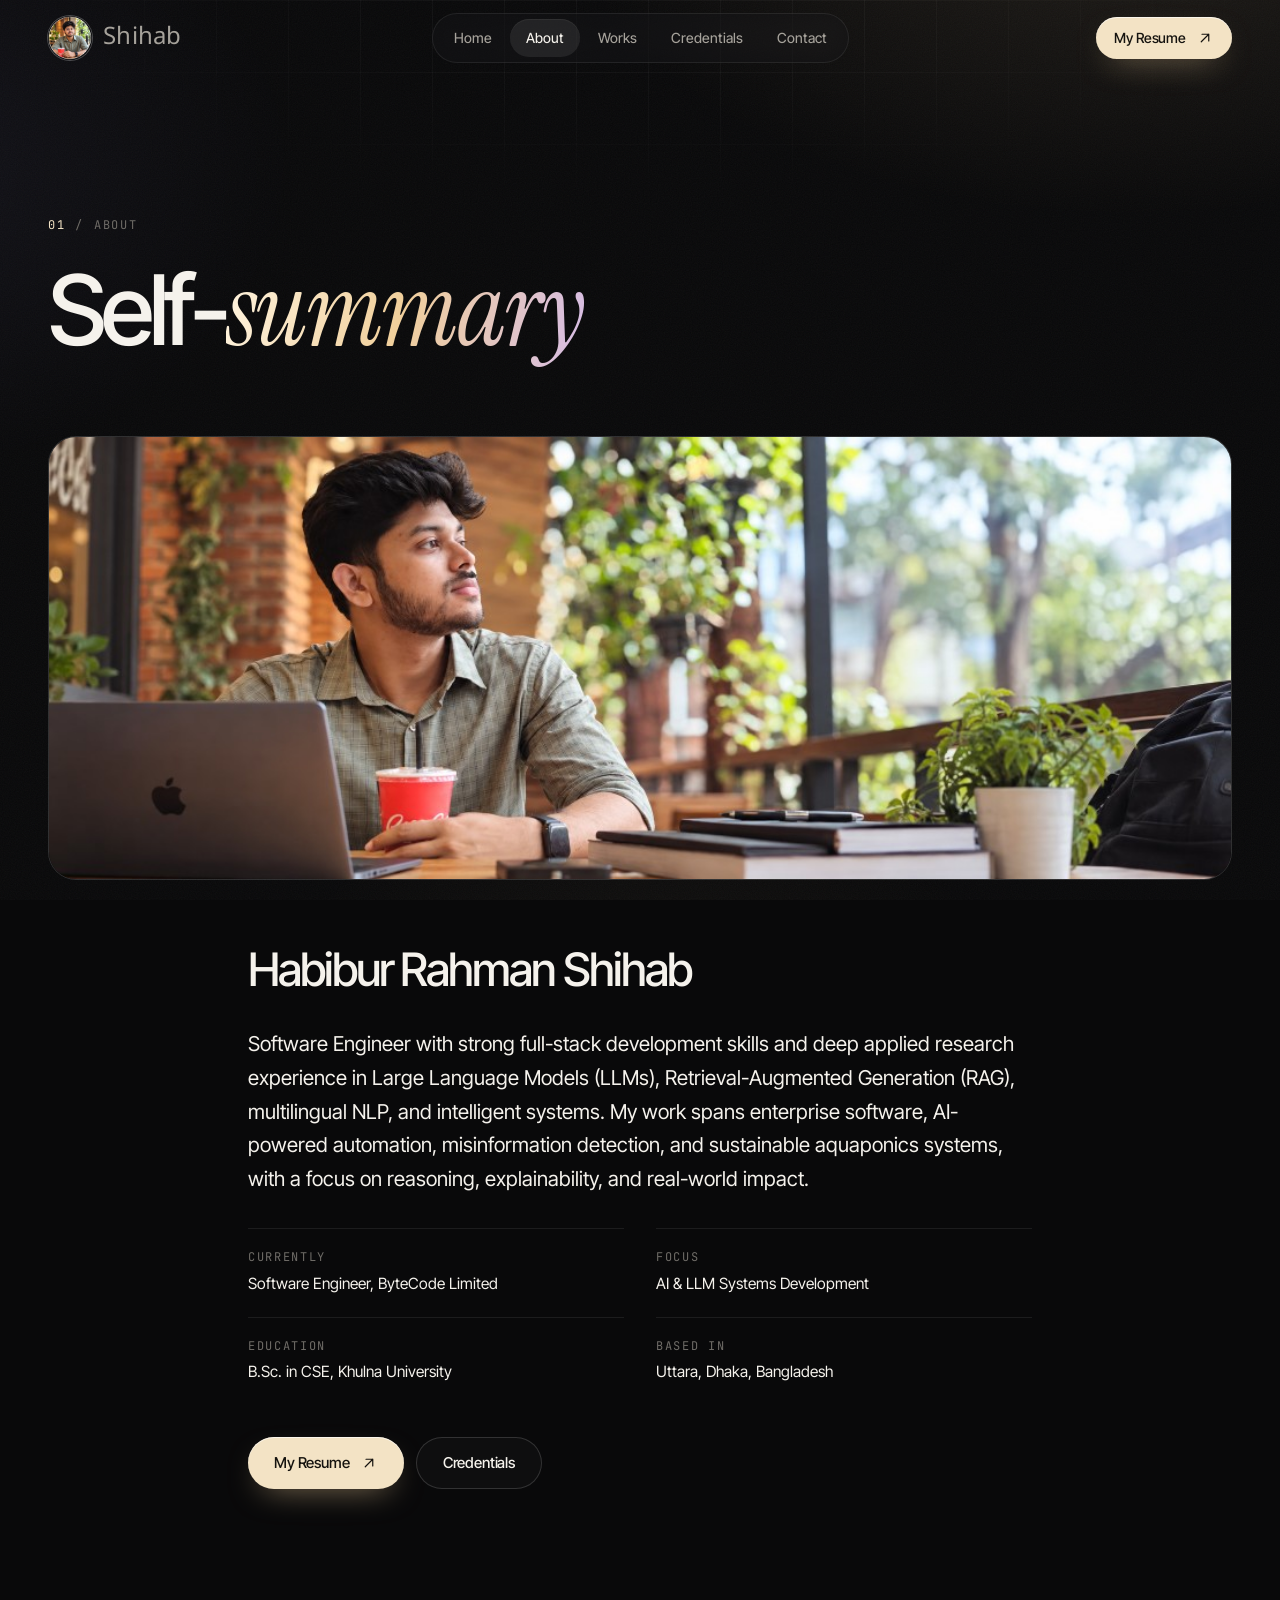
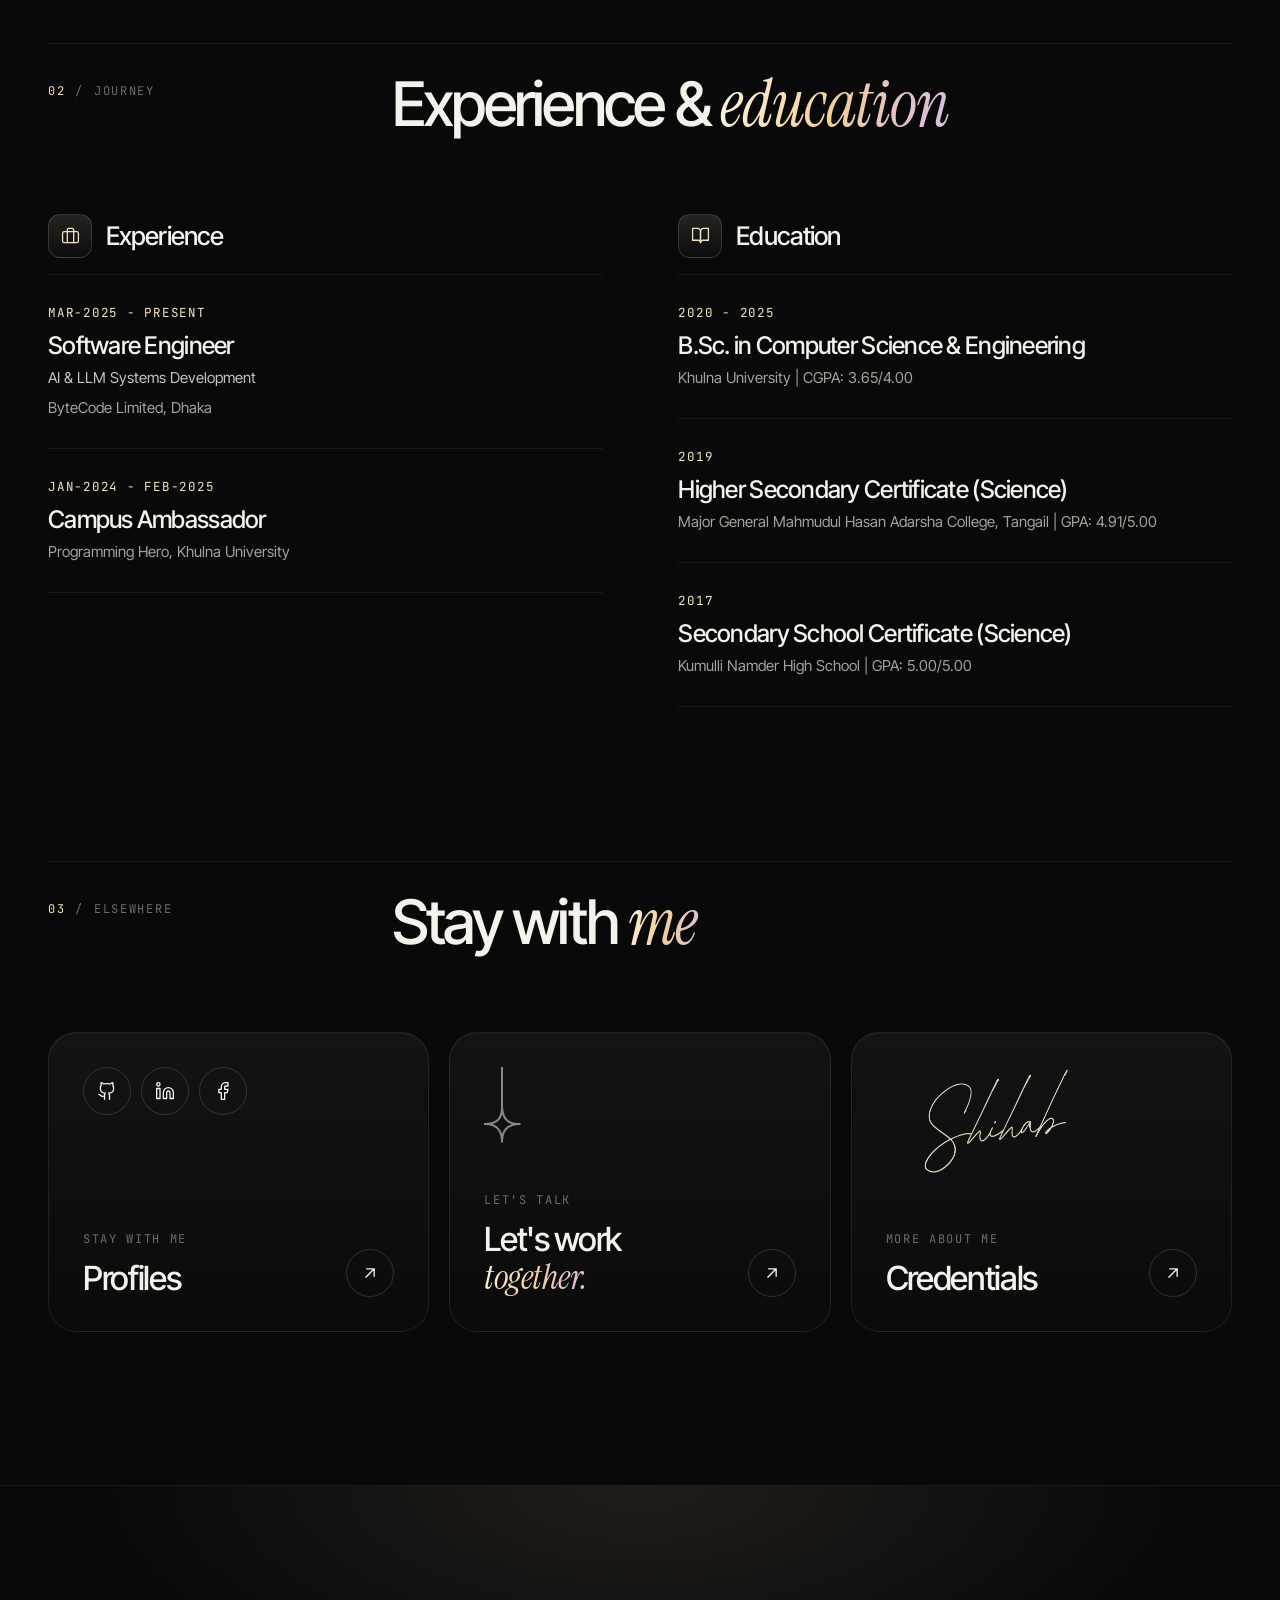
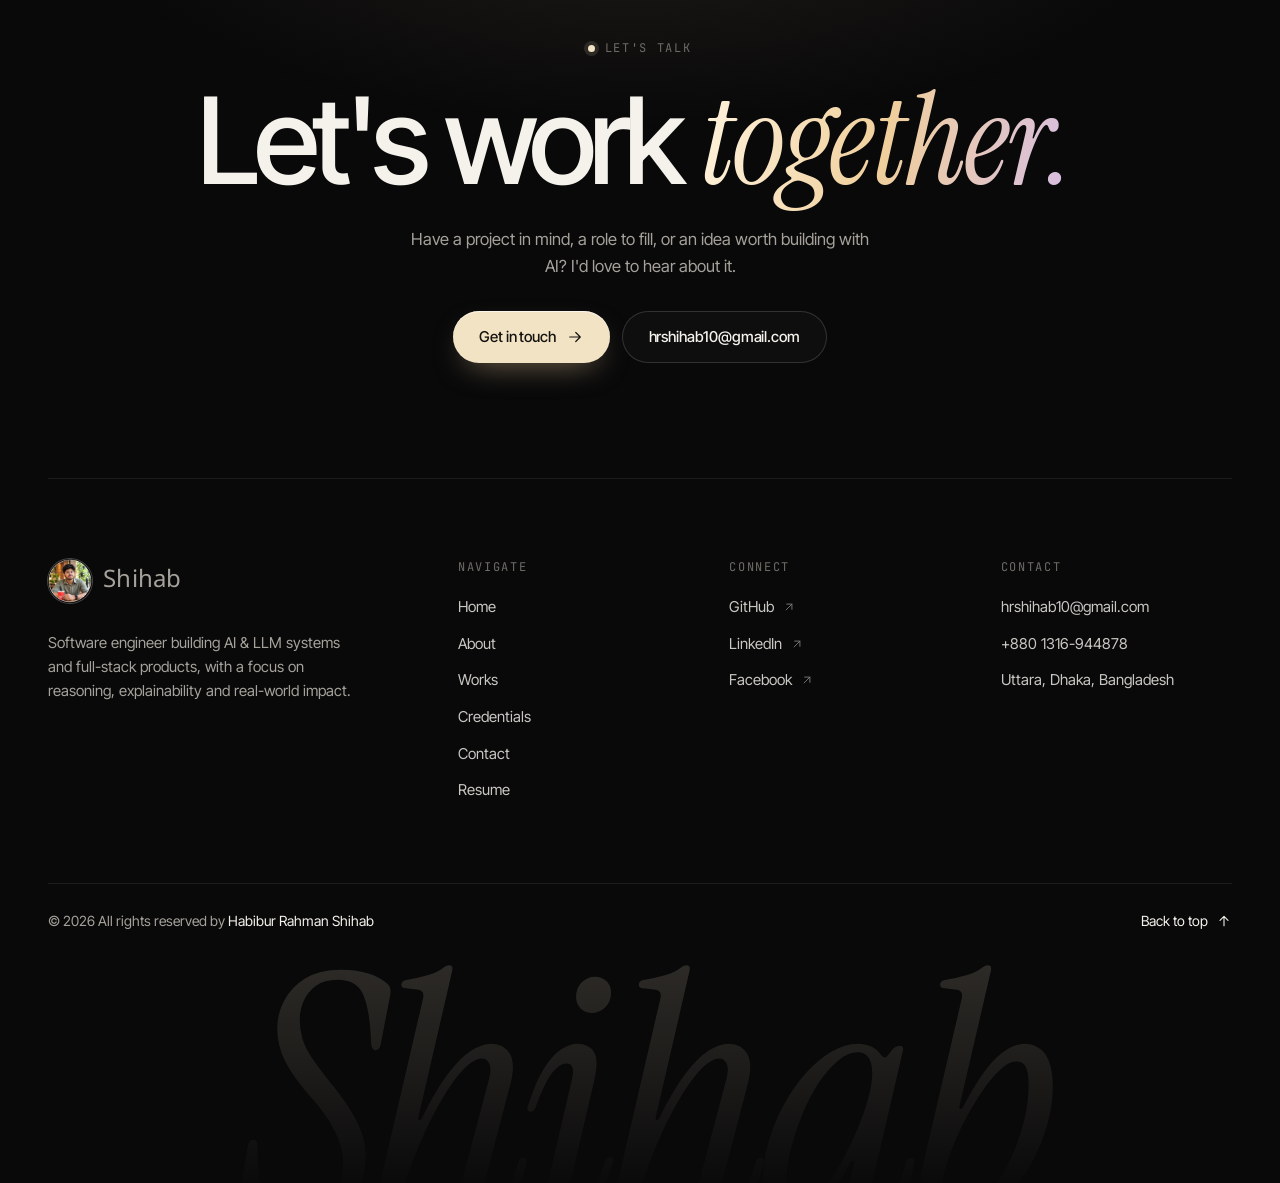
==== commit 97bd605c: "Add social share card, SEO meta and WebP screenshots - Open Graph / Twitter card / canonical tags on" ====
--- a/about.html
+++ b/about.html
@@ -6,6 +6,19 @@
   <meta name="viewport" content="width=device-width, initial-scale=1.0" />
   <title>About Habibur Rahman Shihab - Personal Portfolio</title>
   <meta name="description" content="About Habibur Rahman Shihab — Software Engineer working on LLMs, RAG, multilingual NLP and full-stack systems." />
+  <link rel="canonical" href="https://hrshihab.github.io/portfolio/about.html" />
+  <meta property="og:type" content="profile" />
+  <meta property="og:site_name" content="Habibur Rahman Shihab" />
+  <meta property="og:title" content="About Habibur Rahman Shihab - Personal Portfolio" />
+  <meta property="og:description" content="About Habibur Rahman Shihab — Software Engineer working on LLMs, RAG, multilingual NLP and full-stack systems." />
+  <meta property="og:url" content="https://hrshihab.github.io/portfolio/about.html" />
+  <meta property="og:image" content="https://hrshihab.github.io/portfolio/assets/images/og-cover.jpg" />
+  <meta property="og:image:width" content="1200" />
+  <meta property="og:image:height" content="630" />
+  <meta name="twitter:card" content="summary_large_image" />
+  <meta name="twitter:title" content="About Habibur Rahman Shihab - Personal Portfolio" />
+  <meta name="twitter:description" content="About Habibur Rahman Shihab — Software Engineer working on LLMs, RAG, multilingual NLP and full-stack systems." />
+  <meta name="twitter:image" content="https://hrshihab.github.io/portfolio/assets/images/og-cover.jpg" />
   <meta name="theme-color" content="#09090a" />
   <link rel="icon" type="image/png" href="./assets/images/Shihab/logo/favicon.png" />
   <link rel="shortcut icon" href="./assets/images/Shihab/logo/favicon.png" type="image/png" />
